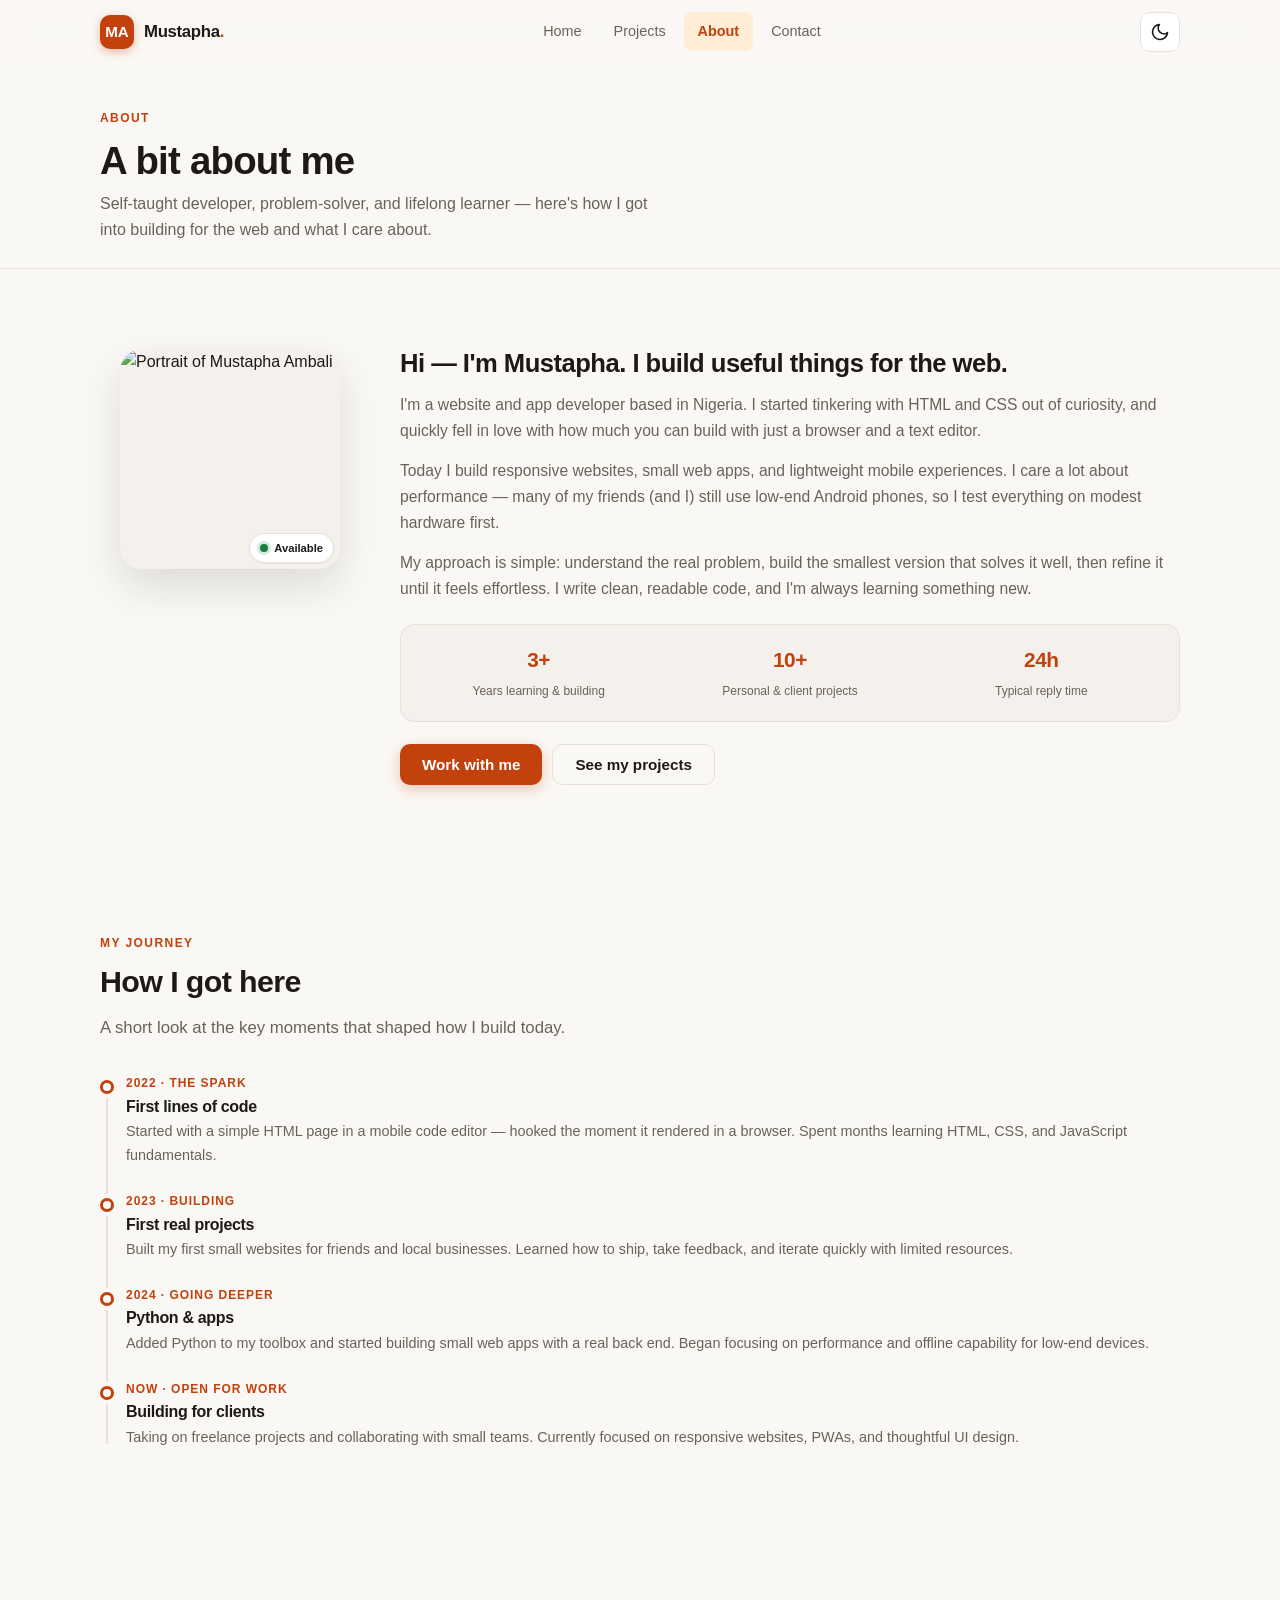
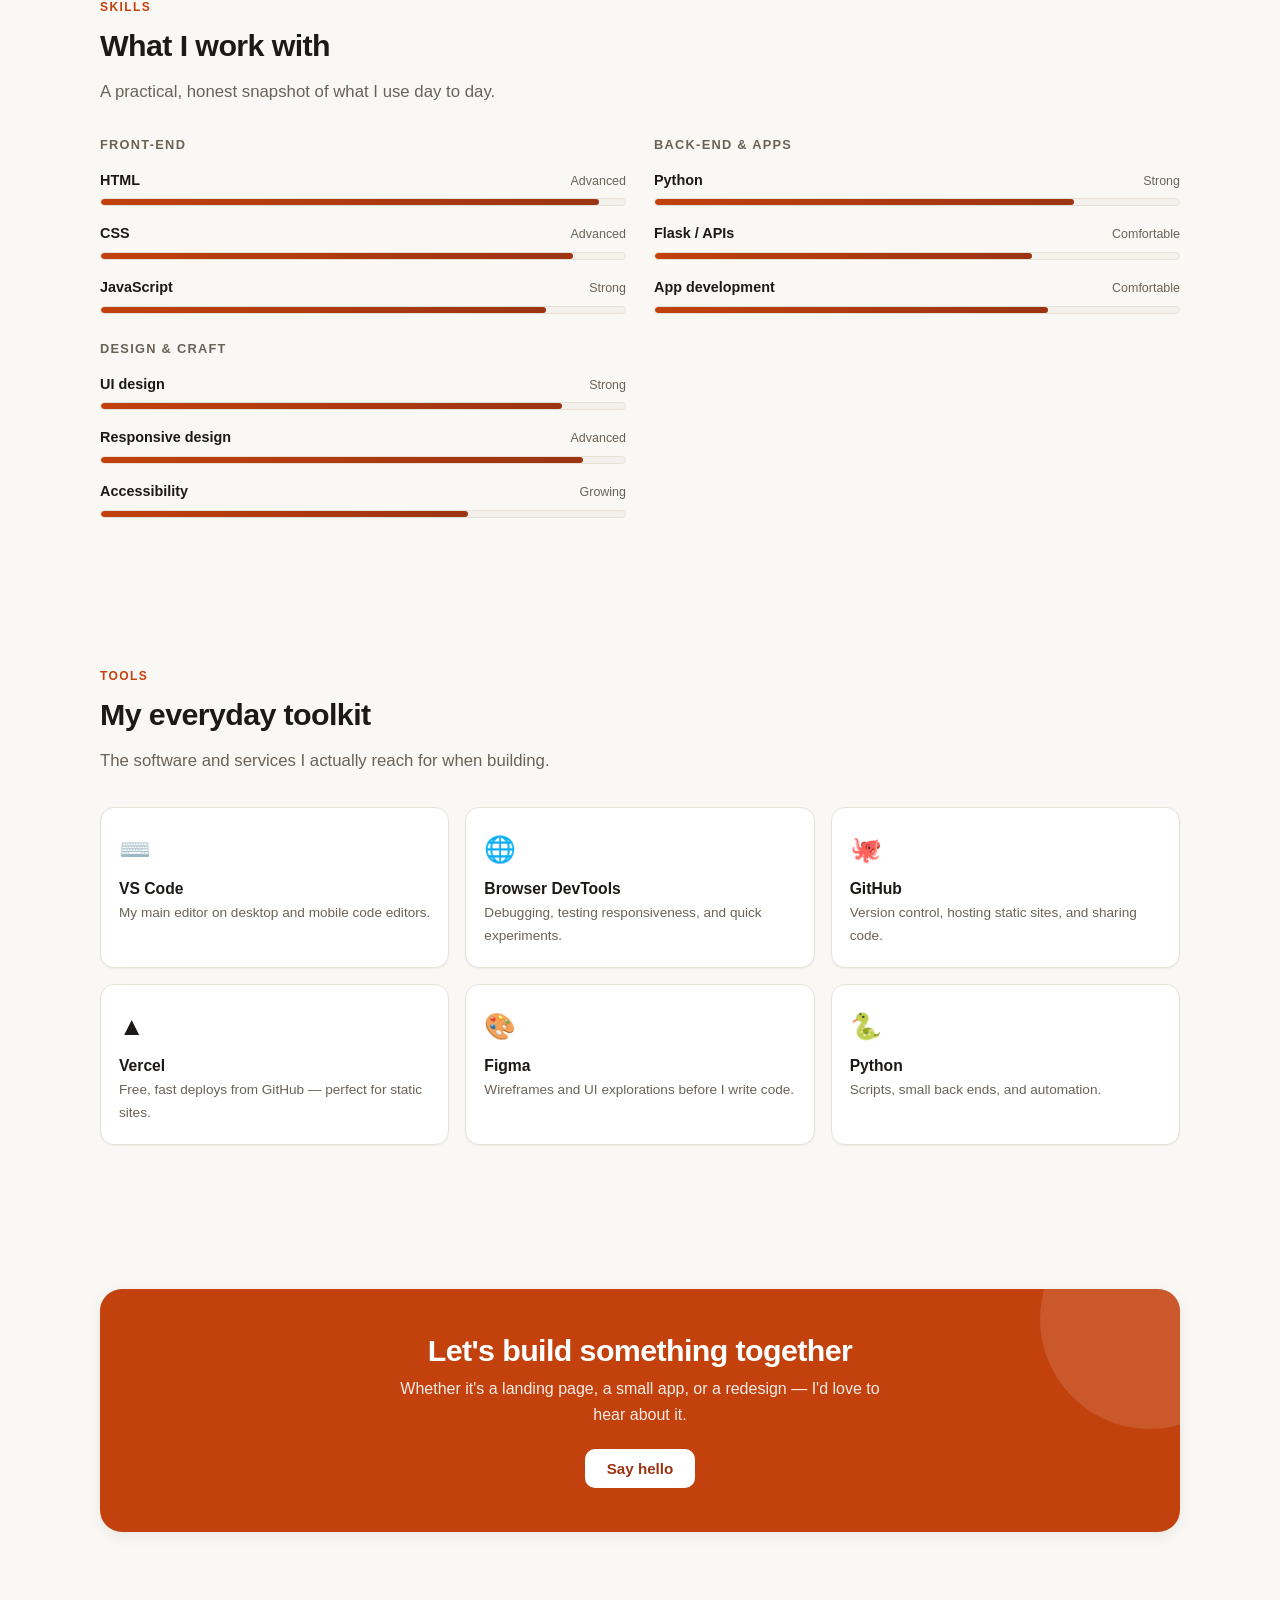
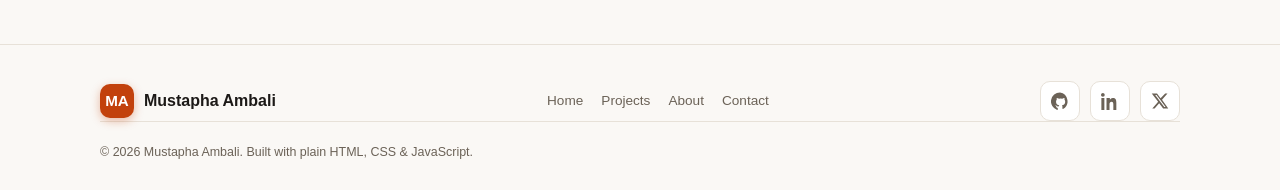
==== about.html @ a5cb465b "Initial portfolio upload" ====
<!-- ============================================================
     MUSTAPHA AMBALI — ABOUT PAGE
     File: about.html
     Sections: navbar · page header · bio + photo · journey timeline ·
               skills · tools · CTA · footer
     ============================================================ -->
<!DOCTYPE html>
<html lang="en">
<head>
  <meta charset="UTF-8" />
  <meta name="viewport" content="width=device-width, initial-scale=1.0" />
  <meta name="theme-color" content="#c2410c" />
  <meta
    name="description"
    content="About Mustapha Ambali — self-taught website and app developer from Nigeria."
  />
  <title>About — Mustapha Ambali</title>
  <link rel="stylesheet" href="styles.css" />
</head>

<body>

  <!-- ============================================================
       NAVBAR
       ============================================================ -->
  <header class="navbar" id="navbar">
    <div class="nav-inner">
      <a href="index.html" class="brand" aria-label="Mustapha Ambali — home">
        <span class="brand-mark" aria-hidden="true">MA</span>
        <span class="brand-name">Mustapha<span>.</span></span>
      </a>

      <nav class="nav-links" aria-label="Primary">
        <a href="index.html" data-nav="home">Home</a>
        <a href="projects.html" data-nav="projects">Projects</a>
        <a href="about.html" data-nav="about" class="active">About</a>
        <a href="contact.html" data-nav="contact">Contact</a>
      </nav>

      <div class="nav-actions">
        <button class="icon-btn theme-toggle" type="button"
                aria-label="Toggle dark mode" aria-pressed="false">
          <svg class="icon-moon" viewBox="0 0 24 24" fill="none"
               stroke="currentColor" stroke-width="2" stroke-linecap="round"
               stroke-linejoin="round" aria-hidden="true">
            <path d="M21 12.79A9 9 0 1 1 11.21 3 7 7 0 0 0 21 12.79z" />
          </svg>
          <svg class="icon-sun" viewBox="0 0 24 24" fill="none"
               stroke="currentColor" stroke-width="2" stroke-linecap="round"
               stroke-linejoin="round" aria-hidden="true">
            <circle cx="12" cy="12" r="4" />
            <path d="M12 2v2M12 20v2M4.93 4.93l1.41 1.41M17.66 17.66l1.41 1.41
                     M2 12h2M20 12h2M4.93 19.07l1.41-1.41M17.66 6.34l1.41-1.41" />
          </svg>
        </button>

        <button class="icon-btn hamburger" type="button"
                aria-label="Open menu" aria-controls="mobileMenu"
                aria-expanded="false">
          <span class="hamburger-lines" aria-hidden="true">
            <span></span><span></span><span></span>
          </span>
        </button>
      </div>
    </div>
  </header>

  <!-- ============================================================
       MOBILE MENU
       ============================================================ -->
  <div class="mobile-menu" id="mobileMenu" aria-hidden="true">
    <div class="mobile-menu-backdrop" data-close-menu></div>
    <aside class="mobile-menu-panel" role="dialog" aria-modal="true"
           aria-label="Site menu">
      <div class="mobile-menu-head">
        <span class="mobile-menu-title">Menu</span>
        <button class="mobile-menu-close" type="button"
                aria-label="Close menu" data-close-menu>
          <svg viewBox="0 0 24 24" fill="none" stroke="currentColor"
               stroke-width="2" stroke-linecap="round" stroke-linejoin="round"
               aria-hidden="true">
            <path d="M18 6 6 18M6 6l12 12" />
          </svg>
        </button>
      </div>

      <nav class="mobile-nav-links" aria-label="Mobile">
        <a href="index.html" data-nav="home">
          <svg viewBox="0 0 24 24" fill="none" stroke="currentColor"
               stroke-width="2" stroke-linecap="round" stroke-linejoin="round"
               aria-hidden="true">
            <path d="M3 10.5 12 3l9 7.5" /><path d="M5 9.5V21h14V9.5" />
          </svg>
          Home
        </a>
        <a href="projects.html" data-nav="projects">
          <svg viewBox="0 0 24 24" fill="none" stroke="currentColor"
               stroke-width="2" stroke-linecap="round" stroke-linejoin="round"
               aria-hidden="true">
            <rect x="3" y="3" width="7" height="7" rx="1.5" />
            <rect x="14" y="3" width="7" height="7" rx="1.5" />
            <rect x="3" y="14" width="7" height="7" rx="1.5" />
            <rect x="14" y="14" width="7" height="7" rx="1.5" />
          </svg>
          Projects
        </a>
        <a href="about.html" data-nav="about">
          <svg viewBox="0 0 24 24" fill="none" stroke="currentColor"
               stroke-width="2" stroke-linecap="round" stroke-linejoin="round"
               aria-hidden="true">
            <circle cx="12" cy="8" r="4" />
            <path d="M4 21c0-4 4-7 8-7s8 3 8 7" />
          </svg>
          About
        </a>
        <a href="contact.html" data-nav="contact">
          <svg viewBox="0 0 24 24" fill="none" stroke="currentColor"
               stroke-width="2" stroke-linecap="round" stroke-linejoin="round"
               aria-hidden="true">
            <rect x="3" y="5" width="18" height="14" rx="2" />
            <path d="m3 7 9 6 9-6" />
          </svg>
          Contact
        </a>
      </nav>

      <div class="mobile-menu-foot">
        <a href="contact.html" class="btn btn-primary btn-block">Hire Me</a>
      </div>
    </aside>
  </div>

  <main>
    <!-- ============================================================
         PAGE HEADER
         ============================================================ -->
    <section class="page-header">
      <div class="container">
        <span class="eyebrow">About</span>
        <h1>A bit about me</h1>
        <p>
          Self-taught developer, problem-solver, and lifelong learner — here's
          how I got into building for the web and what I care about.
        </p>
      </div>
    </section>

    <!-- ============================================================
         BIO + PHOTO
         EDIT: replace the photo, headline, and paragraphs.
         ============================================================ -->
    <section class="section">
      <div class="container">
        <div class="bio-layout reveal">
          <div class="bio-photo-wrap">
            <!-- EDIT: replace src with a portrait. Square photos work best. -->
            <img
              class="bio-photo"
              src="images/profile.jpg"
              alt="Portrait of Mustapha Ambali"
              loading="lazy"
              width="400" height="400"
            />
            <span class="hero-badge" aria-label="Available for work">
              <span class="dot" aria-hidden="true"></span> Available
            </span>
          </div>

          <div class="bio-text">
            <h2>Hi — I'm Mustapha. I build useful things for the web.</h2>
            <!-- EDIT: your real bio -->
            <p>
              I'm a website and app developer based in Nigeria. I started
              tinkering with HTML and CSS out of curiosity, and quickly fell
              in love with how much you can build with just a browser and a
              text editor.
            </p>
            <p>
              Today I build responsive websites, small web apps, and
              lightweight mobile experiences. I care a lot about performance
              — many of my friends (and I) still use low-end Android phones,
              so I test everything on modest hardware first.
            </p>
            <p>
              My approach is simple: understand the real problem, build the
              smallest version that solves it well, then refine it until it
              feels effortless. I write clean, readable code, and I'm always
              learning something new.
            </p>

            <div class="bio-facts">
              <div class="bio-fact">
                <strong>3+</strong>
                <span>Years learning &amp; building</span>
              </div>
              <div class="bio-fact">
                <strong>10+</strong>
                <span>Personal &amp; client projects</span>
              </div>
              <div class="bio-fact">
                <strong>24h</strong>
                <span>Typical reply time</span>
              </div>
            </div>

            <div class="hero-actions" style="justify-content:flex-start; margin-top: 22px;">
              <a href="contact.html" class="btn btn-primary">Work with me</a>
              <a href="projects.html" class="btn btn-outline">See my projects</a>
            </div>
          </div>
        </div>
      </div>
    </section>

    <!-- ============================================================
         JOURNEY / TIMELINE
         EDIT: replace with your real milestones.
         ============================================================ -->
    <section class="section">
      <div class="container">
        <div class="section-head reveal">
          <span class="eyebrow">My journey</span>
          <h2>How I got here</h2>
          <p class="lead">
            A short look at the key moments that shaped how I build today.
          </p>
        </div>

        <div class="timeline reveal">
          <!-- EDIT: milestone 1 -->
          <div class="timeline-item">
            <div class="timeline-year">2022 · The spark</div>
            <h3>First lines of code</h3>
            <p>
              Started with a simple HTML page in a mobile code editor —
              hooked the moment it rendered in a browser. Spent months
              learning HTML, CSS, and JavaScript fundamentals.
            </p>
          </div>

          <!-- EDIT: milestone 2 -->
          <div class="timeline-item">
            <div class="timeline-year">2023 · Building</div>
            <h3>First real projects</h3>
            <p>
              Built my first small websites for friends and local businesses.
              Learned how to ship, take feedback, and iterate quickly with
              limited resources.
            </p>
          </div>

          <!-- EDIT: milestone 3 -->
          <div class="timeline-item">
            <div class="timeline-year">2024 · Going deeper</div>
            <h3>Python &amp; apps</h3>
            <p>
              Added Python to my toolbox and started building small web apps
              with a real back end. Began focusing on performance and offline
              capability for low-end devices.
            </p>
          </div>

          <!-- EDIT: milestone 4 -->
          <div class="timeline-item">
            <div class="timeline-year">Now · Open for work</div>
            <h3>Building for clients</h3>
            <p>
              Taking on freelance projects and collaborating with small teams.
              Currently focused on responsive websites, PWAs, and thoughtful
              UI design.
            </p>
          </div>
        </div>
      </div>
    </section>

    <!-- ============================================================
         SKILLS — visual bars
         EDIT: adjust categories, names, and data-level (0–100).
         ============================================================ -->
    <section class="section">
      <div class="container">
        <div class="section-head reveal">
          <span class="eyebrow">Skills</span>
          <h2>What I work with</h2>
          <p class="lead">
            A practical, honest snapshot of what I use day to day.
          </p>
        </div>

        <div class="skills-grid reveal">

          <!-- EDIT: Category 1 — Front-end -->
          <div class="skill-category">
            <h3>Front-end</h3>

            <div class="skill-item">
              <div class="skill-header">
                <span>HTML</span><span class="level">Advanced</span>
              </div>
              <div class="skill-track">
                <div class="skill-fill" data-level="95"></div>
              </div>
            </div>

            <div class="skill-item">
              <div class="skill-header">
                <span>CSS</span><span class="level">Advanced</span>
              </div>
              <div class="skill-track">
                <div class="skill-fill" data-level="90"></div>
              </div>
            </div>

            <div class="skill-item">
              <div class="skill-header">
                <span>JavaScript</span><span class="level">Strong</span>
              </div>
              <div class="skill-track">
                <div class="skill-fill" data-level="85"></div>
              </div>
            </div>
          </div>

          <!-- EDIT: Category 2 — Back-end & apps -->
          <div class="skill-category">
            <h3>Back-end &amp; Apps</h3>

            <div class="skill-item">
              <div class="skill-header">
                <span>Python</span><span class="level">Strong</span>
              </div>
              <div class="skill-track">
                <div class="skill-fill" data-level="80"></div>
              </div>
            </div>

            <div class="skill-item">
              <div class="skill-header">
                <span>Flask / APIs</span><span class="level">Comfortable</span>
              </div>
              <div class="skill-track">
                <div class="skill-fill" data-level="72"></div>
              </div>
            </div>

            <div class="skill-item">
              <div class="skill-header">
                <span>App development</span><span class="level">Comfortable</span>
              </div>
              <div class="skill-track">
                <div class="skill-fill" data-level="75"></div>
              </div>
            </div>
          </div>

          <!-- EDIT: Category 3 — Design -->
          <div class="skill-category">
            <h3>Design &amp; Craft</h3>

            <div class="skill-item">
              <div class="skill-header">
                <span>UI design</span><span class="level">Strong</span>
              </div>
              <div class="skill-track">
                <div class="skill-fill" data-level="88"></div>
              </div>
            </div>

            <div class="skill-item">
              <div class="skill-header">
                <span>Responsive design</span><span class="level">Advanced</span>
              </div>
              <div class="skill-track">
                <div class="skill-fill" data-level="92"></div>
              </div>
            </div>

            <div class="skill-item">
              <div class="skill-header">
                <span>Accessibility</span><span class="level">Growing</span>
              </div>
              <div class="skill-track">
                <div class="skill-fill" data-level="70"></div>
              </div>
            </div>
          </div>

        </div>
      </div>
    </section>

    <!-- ============================================================
         TOOLS I USE
         EDIT: your real tools. Each tool is a small card with an
         inline SVG or emoji.
         ============================================================ -->
    <section class="section">
      <div class="container">
        <div class="section-head reveal">
          <span class="eyebrow">Tools</span>
          <h2>My everyday toolkit</h2>
          <p class="lead">
            The software and services I actually reach for when building.
          </p>
        </div>

        <div class="tools-grid reveal">
          <!-- EDIT: tool cards -->
          <div class="tool-card">
            <div class="tool-icon">⌨️</div>
            <h4>VS Code</h4>
            <p>My main editor on desktop and mobile code editors.</p>
          </div>

          <div class="tool-card">
            <div class="tool-icon">🌐</div>
            <h4>Browser DevTools</h4>
            <p>Debugging, testing responsiveness, and quick experiments.</p>
          </div>

          <div class="tool-card">
            <div class="tool-icon">🐙</div>
            <h4>GitHub</h4>
            <p>Version control, hosting static sites, and sharing code.</p>
          </div>

          <div class="tool-card">
            <div class="tool-icon">▲</div>
            <h4>Vercel</h4>
            <p>Free, fast deploys from GitHub — perfect for static sites.</p>
          </div>

          <div class="tool-card">
            <div class="tool-icon">🎨</div>
            <h4>Figma</h4>
            <p>Wireframes and UI explorations before I write code.</p>
          </div>

          <div class="tool-card">
            <div class="tool-icon">🐍</div>
            <h4>Python</h4>
            <p>Scripts, small back ends, and automation.</p>
          </div>
        </div>
      </div>
    </section>

    <!-- ============================================================
         CTA BAND
         ============================================================ -->
    <section class="section">
      <div class="container">
        <div class="cta-band reveal">
          <h2>Let's build something together</h2>
          <p>Whether it's a landing page, a small app, or a redesign — I'd love to hear about it.</p>
          <a href="contact.html" class="btn">Say hello</a>
        </div>
      </div>
    </section>
  </main>

  <!-- ============================================================
       FOOTER
       ============================================================ -->
  <footer class="footer">
    <div class="container footer-inner">
      <div>
        <a href="index.html" class="footer-brand">
          <span class="brand-mark" aria-hidden="true">MA</span>
          <span>Mustapha Ambali</span>
        </a>
      </div>

      <nav class="footer-nav" aria-label="Footer">
        <a href="index.html">Home</a>
        <a href="projects.html">Projects</a>
        <a href="about.html">About</a>
        <a href="contact.html">Contact</a>
      </nav>

      <div class="social-links" aria-label="Social links">
        <a href="#" target="_blank" rel="noopener" aria-label="GitHub">
          <svg viewBox="0 0 24 24" fill="currentColor" aria-hidden="true">
            <path d="M12 .5a12 12 0 0 0-3.79 23.39c.6.11.82-.26.82-.58v-2a3.34 3.34 0 0 1-1.5-.65 1.47 1.47 0 0 1-.42-.96 2.22 2.22 0 0 0-1.4-1.61.28.28 0 0 1 0-.5 2 2 0 0 1 1.8.8 2.1 2.1 0 0 0 2.9.56 2 2 0 0 1 .63-1.3c-2.1-.24-4.32-1.05-4.32-4.7a3.68 3.68 0 0 1 1-2.55 3.4 3.4 0 0 1 .09-2.52s.8-.25 2.62 1a9 9 0 0 1 4.76 0c1.82-1.25 2.62-1 2.62-1a3.4 3.4 0 0 1 .09 2.52 3.67 3.67 0 0 1 1 2.55c0 3.66-2.22 4.46-4.34 4.7a2.3 2.3 0 0 1 .65 1.8v2.67c0 .32.22.7.83.58A12 12 0 0 0 12 .5z"/>
          </svg>
        </a>
        <a href="#" target="_blank" rel="noopener" aria-label="LinkedIn">
          <svg viewBox="0 0 24 24" fill="currentColor" aria-hidden="true">
            <path d="M4.98 3.5A2.5 2.5 0 1 1 0 3.5a2.5 2.5 0 0 1 4.98 0zM.5 8h4V24h-4V8zm7.5 0h3.83v2.19h.05a4.2 4.2 0 0 1 3.78-2.08c4.04 0 4.79 2.66 4.79 6.12V24h-4v-7.1c0-1.7-.03-3.88-2.37-3.88s-2.73 1.85-2.73 3.76V24h-4V8z"/>
          </svg>
        </a>
        <a href="#" target="_blank" rel="noopener" aria-label="X (Twitter)">
          <svg viewBox="0 0 24 24" fill="currentColor" aria-hidden="true">
            <path d="M18.9 2H22l-7.3 8.3L23 22h-6.8l-5.3-6.9L4.8 22H1.7l7.8-8.9L1 2h7l4.8 6.4L18.9 2zm-1.2 18h1.7L7.4 3.9H5.6L17.7 20z"/>
          </svg>
        </a>
      </div>
    </div>

    <div class="container">
      <p class="footer-copy">
        &copy; <span data-year>2025</span> Mustapha Ambali. Built with plain HTML, CSS &amp; JavaScript.
      </p>
    </div>
  </footer>

  <script src="script.js"></script>
</body>
</html>
---- styles.css ----
/* ============================================================
   MUSTAPHA AMBALI — PORTFOLIO STYLES
   File: styles.css
   One stylesheet for all pages (index, projects, about, contact)
   Mobile-first. No frameworks. System fonts only.
   ============================================================ */

/* ------------------------------------------------------------
   1. DESIGN TOKENS (CSS variables)
   Distinctive palette: warm amber / terracotta primary
   + deep charcoal neutrals. Memorable, professional, not "blue".
   ------------------------------------------------------------ */
:root {
  /* Brand color — warm amber/terracotta, professional & memorable */
  --brand: #c2410c;           /* main accent (burnt orange) */
  --brand-dark: #9a3412;      /* hover / pressed */
  --brand-soft: #ffedd5;      /* soft tinted background */
  --brand-ink: #fff7ed;       /* text on brand backgrounds */

  /* Neutrals — light mode */
  --bg: #faf8f5;              /* warm off-white page background */
  --surface: #ffffff;         /* cards, panels */
  --surface-alt: #f4f1ec;     /* subtle alternate surface */
  --text: #1c1917;            /* primary text (near-black warm) */
  --text-muted: #6b6257;      /* secondary text */
  --border: #e7e1d8;          /* hairline borders */
  --overlay: rgba(28, 25, 23, 0.55);

  /* Feedback */
  --success: #15803d;
  --error: #b91c1c;

  /* Shape & motion */
  --radius-sm: 8px;
  --radius: 14px;
  --radius-lg: 22px;
  --shadow-sm: 0 1px 2px rgba(28, 25, 23, 0.05);
  --shadow: 0 4px 14px rgba(28, 25, 23, 0.08);
  --shadow-lg: 0 18px 40px rgba(28, 25, 23, 0.12);
  --transition: 0.22s ease;
  --nav-height: 64px;
}

/* Dark mode overrides */
body.dark {
  --brand: #fb923c;           /* lighter amber for dark bg */
  --brand-dark: #f97316;
  --brand-soft: #2a1d10;
  --brand-ink: #1c1917;

  --bg: #12110f;              /* deep warm charcoal */
  --surface: #1a1815;
  --surface-alt: #232019;
  --text: #f5f1ea;
  --text-muted: #a8a094;
  --border: #2e2a24;
  --overlay: rgba(0, 0, 0, 0.7);

  --shadow-sm: 0 1px 2px rgba(0, 0, 0, 0.4);
  --shadow: 0 4px 14px rgba(0, 0, 0, 0.45);
  --shadow-lg: 0 18px 40px rgba(0, 0, 0, 0.6);
}

/* ------------------------------------------------------------
   2. RESET & BASE
   ------------------------------------------------------------ */
*,
*::before,
*::after {
  box-sizing: border-box;
  margin: 0;
  padding: 0;
}

html {
  scroll-behavior: smooth;
  scroll-padding-top: calc(var(--nav-height) + 12px);
  -webkit-text-size-adjust: 100%;
}

body {
  font-family: -apple-system, BlinkMacSystemFont, "Segoe UI", Roboto,
    "Helvetica Neue", Arial, sans-serif;
  background: var(--bg);
  color: var(--text);
  line-height: 1.65;
  font-size: 16px;
  transition: background var(--transition), color var(--transition);
  -webkit-font-smoothing: antialiased;
  text-rendering: optimizeLegibility;
  overflow-x: hidden;
}

img {
  max-width: 100%;
  height: auto;
  display: block;
}

a {
  color: var(--brand);
  text-decoration: none;
  transition: color var(--transition);
}
a:hover,
a:focus-visible {
  color: var(--brand-dark);
}

button {
  font: inherit;
  cursor: pointer;
  border: none;
  background: none;
  color: inherit;
}

ul,
ol {
  list-style: none;
}

/* Respect reduced motion */
@media (prefers-reduced-motion: reduce) {
  *,
  *::before,
  *::after {
    animation-duration: 0.001ms !important;
    transition-duration: 0.001ms !important;
    scroll-behavior: auto !important;
  }
}

/* Focus states for accessibility */
:focus-visible {
  outline: 2px solid var(--brand);
  outline-offset: 3px;
  border-radius: 4px;
}

/* ------------------------------------------------------------
   3. TYPOGRAPHY & LAYOUT HELPERS
   ------------------------------------------------------------ */
h1, h2, h3, h4 {
  font-weight: 800;
  line-height: 1.15;
  letter-spacing: -0.02em;
  color: var(--text);
}

h1 { font-size: 2.1rem; }
h2 { font-size: 1.65rem; margin-bottom: 0.5em; }
h3 { font-size: 1.15rem; }
h4 { font-size: 0.95rem; letter-spacing: 0; }

p { color: var(--text); }

.container {
  width: 100%;
  max-width: 1120px;
  margin-inline: auto;
  padding-inline: 20px;
}

.section {
  padding-block: 56px;
}

.section-tight { padding-block: 40px; }

.section-head {
  max-width: 640px;
  margin-bottom: 32px;
}

.eyebrow {
  display: inline-block;
  font-size: 0.75rem;
  font-weight: 700;
  letter-spacing: 0.12em;
  text-transform: uppercase;
  color: var(--brand);
  margin-bottom: 10px;
}

.lead {
  font-size: 1.05rem;
  color: var(--text-muted);
}

.text-muted { color: var(--text-muted); }
.text-center { text-align: center; }

/* ------------------------------------------------------------
   4. BUTTONS
   ------------------------------------------------------------ */
.btn {
  display: inline-flex;
  align-items: center;
  justify-content: center;
  gap: 8px;
  padding: 12px 22px;
  border-radius: 10px;
  font-weight: 600;
  font-size: 0.95rem;
  line-height: 1;
  text-align: center;
  transition: background var(--transition), color var(--transition),
    transform var(--transition), box-shadow var(--transition),
    border-color var(--transition);
  cursor: pointer;
  white-space: nowrap;
}

.btn-primary {
  background: var(--brand);
  color: #fff;
  box-shadow: 0 4px 14px rgba(194, 65, 12, 0.28);
}
.btn-primary:hover,
.btn-primary:focus-visible {
  background: var(--brand-dark);
  color: #fff;
  transform: translateY(-2px);
  box-shadow: 0 8px 22px rgba(194, 65, 12, 0.36);
}

.btn-outline {
  background: transparent;
  color: var(--text);
  border: 1.5px solid var(--border);
}
.btn-outline:hover,
.btn-outline:focus-visible {
  border-color: var(--brand);
  color: var(--brand);
  transform: translateY(-2px);
}

.btn-ghost {
  background: var(--surface-alt);
  color: var(--text);
}
.btn-ghost:hover,
.btn-ghost:focus-visible {
  background: var(--brand-soft);
  color: var(--brand-dark);
}

.btn-block { width: 100%; }

.btn svg { width: 18px; height: 18px; }

/* ------------------------------------------------------------
   5. NAVBAR + HAMBURGER MENU
   ------------------------------------------------------------ */
.navbar {
  position: sticky;
  top: 0;
  z-index: 100;
  height: var(--nav-height);
  display: flex;
  align-items: center;
  background: color-mix(in srgb, var(--bg) 82%, transparent);
  backdrop-filter: blur(14px);
  -webkit-backdrop-filter: blur(14px);
  border-bottom: 1px solid transparent;
  transition: background var(--transition), border-color var(--transition),
    box-shadow var(--transition);
}

/* JS adds .is-scrolled when the page scrolls */
.navbar.is-scrolled {
  border-bottom-color: var(--border);
  box-shadow: var(--shadow-sm);
  background: color-mix(in srgb, var(--bg) 92%, transparent);
}

.nav-inner {
  display: flex;
  align-items: center;
  justify-content: space-between;
  width: 100%;
  max-width: 1120px;
  margin-inline: auto;
  padding-inline: 20px;
  gap: 16px;
}

.brand {
  display: inline-flex;
  align-items: center;
  gap: 10px;
  font-weight: 800;
  font-size: 1.05rem;
  letter-spacing: -0.02em;
  color: var(--text);
}
.brand:hover { color: var(--brand); }

.brand-mark {
  width: 34px;
  height: 34px;
  border-radius: 10px;
  background: var(--brand);
  color: #fff;
  display: grid;
  place-items: center;
  font-weight: 800;
  font-size: 0.95rem;
  letter-spacing: 0;
  box-shadow: 0 3px 10px rgba(194, 65, 12, 0.35);
  flex-shrink: 0;
}

.brand-name span { color: var(--brand); }

/* Desktop nav links */
.nav-links {
  display: none; /* hidden on mobile — replaced by hamburger panel */
  align-items: center;
  gap: 4px;
}

.nav-links a {
  display: inline-block;
  padding: 8px 14px;
  border-radius: 8px;
  font-size: 0.9rem;
  font-weight: 500;
  color: var(--text-muted);
  transition: color var(--transition), background var(--transition);
}
.nav-links a:hover,
.nav-links a:focus-visible {
  color: var(--text);
  background: var(--surface-alt);
}
.nav-links a.active {
  color: var(--brand);
  background: var(--brand-soft);
  font-weight: 600;
}

/* Nav actions (theme toggle + hamburger) */
.nav-actions {
  display: flex;
  align-items: center;
  gap: 8px;
}

.icon-btn {
  width: 40px;
  height: 40px;
  display: inline-grid;
  place-items: center;
  border-radius: 10px;
  color: var(--text);
  border: 1px solid var(--border);
  background: var(--surface);
  transition: background var(--transition), border-color var(--transition),
    color var(--transition), transform var(--transition);
}
.icon-btn:hover,
.icon-btn:focus-visible {
  background: var(--brand-soft);
  border-color: var(--brand);
  color: var(--brand-dark);
}
.icon-btn svg { width: 20px; height: 20px; }

/* Theme toggle: show/hide sun & moon based on body.dark */
.theme-toggle .icon-sun { display: none; }
.theme-toggle .icon-moon { display: block; }
body.dark .theme-toggle .icon-sun { display: block; }
body.dark .theme-toggle .icon-moon { display: none; }

/* Hamburger — visible on mobile */
.hamburger {
  display: inline-grid;
}
.hamburger .hamburger-lines {
  position: relative;
  width: 20px;
  height: 14px;
}
.hamburger .hamburger-lines span {
  position: absolute;
  left: 0;
  width: 100%;
  height: 2px;
  background: currentColor;
  border-radius: 2px;
  transition: transform var(--transition), opacity var(--transition),
    top var(--transition);
}
.hamburger .hamburger-lines span:nth-child(1) { top: 0; }
.hamburger .hamburger-lines span:nth-child(2) { top: 6px; }
.hamburger .hamburger-lines span:nth-child(3) { top: 12px; }

/* Mobile menu panel — slide-in from the right */
.mobile-menu {
  position: fixed;
  inset: 0;
  z-index: 200;
  display: none;
}
.mobile-menu.is-open { display: block; }

.mobile-menu-backdrop {
  position: absolute;
  inset: 0;
  background: var(--overlay);
  opacity: 0;
  transition: opacity var(--transition);
}
.mobile-menu.is-open .mobile-menu-backdrop {
  opacity: 1;
}

.mobile-menu-panel {
  position: absolute;
  top: 0;
  right: 0;
  height: 100%;
  width: min(320px, 86vw);
  background: var(--surface);
  border-left: 1px solid var(--border);
  box-shadow: var(--shadow-lg);
  display: flex;
  flex-direction: column;
  padding: 20px;
  transform: translateX(100%);
  transition: transform 0.28s cubic-bezier(0.22, 1, 0.36, 1);
  overflow-y: auto;
}
.mobile-menu.is-open .mobile-menu-panel {
  transform: translateX(0);
}

.mobile-menu-head {
  display: flex;
  align-items: center;
  justify-content: space-between;
  margin-bottom: 24px;
  padding-bottom: 16px;
  border-bottom: 1px solid var(--border);
}

.mobile-menu-title {
  font-weight: 800;
  font-size: 1.05rem;
}

.mobile-menu-close {
  width: 40px;
  height: 40px;
  display: inline-grid;
  place-items: center;
  border-radius: 10px;
  border: 1px solid var(--border);
  background: var(--surface-alt);
  color: var(--text);
  transition: background var(--transition), color var(--transition);
}
.mobile-menu-close:hover,
.mobile-menu-close:focus-visible {
  background: var(--brand-soft);
  color: var(--brand-dark);
}
.mobile-menu-close svg { width: 20px; height: 20px; }

.mobile-nav-links {
  display: flex;
  flex-direction: column;
  gap: 4px;
}
.mobile-nav-links a {
  display: flex;
  align-items: center;
  gap: 12px;
  padding: 14px 14px;
  border-radius: 10px;
  font-size: 1rem;
  font-weight: 500;
  color: var(--text);
  transition: background var(--transition), color var(--transition);
}
.mobile-nav-links a:hover,
.mobile-nav-links a:focus-visible {
  background: var(--surface-alt);
}
.mobile-nav-links a.active {
  color: var(--brand);
  background: var(--brand-soft);
  font-weight: 600;
}
.mobile-nav-links svg {
  width: 18px;
  height: 18px;
  flex-shrink: 0;
  color: var(--text-muted);
}
.mobile-nav-links a.active svg { color: var(--brand); }

.mobile-menu-foot {
  margin-top: auto;
  padding-top: 24px;
  border-top: 1px solid var(--border);
  display: flex;
  flex-direction: column;
  gap: 10px;
}
.mobile-menu-foot .btn { width: 100%; }

/* Lock body scroll when menu open */
body.menu-open { overflow: hidden; }

/* ------------------------------------------------------------
   6. HERO (Home page)
   ------------------------------------------------------------ */
.hero {
  position: relative;
  padding-block: 48px 56px;
  overflow: hidden;
}

/* subtle brand glow */
.hero::before {
  content: "";
  position: absolute;
  top: -140px;
  right: -120px;
  width: 340px;
  height: 340px;
  background: radial-gradient(circle, var(--brand-soft) 0%, transparent 70%);
  opacity: 0.9;
  pointer-events: none;
  z-index: 0;
}

.hero-inner {
  position: relative;
  z-index: 1;
  display: flex;
  flex-direction: column;
  align-items: center;
  gap: 28px;
  text-align: center;
}

.hero-photo-wrap {
  position: relative;
  flex-shrink: 0;
}

.hero-photo {
  width: 148px;
  height: 148px;
  border-radius: 50%;
  object-fit: cover;
  border: 4px solid var(--surface);
  box-shadow: var(--shadow);
  background: var(--surface-alt);
}

/* little status badge on the photo */
.hero-badge {
  position: absolute;
  bottom: 6px;
  right: 6px;
  display: inline-flex;
  align-items: center;
  gap: 6px;
  padding: 5px 10px;
  background: var(--surface);
  border: 1px solid var(--border);
  border-radius: 999px;
  font-size: 0.7rem;
  font-weight: 600;
  color: var(--text);
  box-shadow: var(--shadow-sm);
  white-space: nowrap;
}
.hero-badge .dot {
  width: 8px;
  height: 8px;
  border-radius: 50%;
  background: var(--success);
  box-shadow: 0 0 0 3px rgba(21, 128, 61, 0.18);
}

.hero-copy { max-width: 620px; }

.hero h1 {
  font-size: 2.2rem;
  margin-bottom: 8px;
}
.hero h1 .accent { color: var(--brand); }

.hero-role {
  display: inline-block;
  font-size: 0.95rem;
  font-weight: 600;
  color: var(--brand-dark);
  background: var(--brand-soft);
  padding: 4px 12px;
  border-radius: 999px;
  margin-bottom: 14px;
}

.hero-pitch {
  font-size: 1.05rem;
  color: var(--text-muted);
  margin-bottom: 24px;
  line-height: 1.6;
}

.hero-actions {
  display: flex;
  flex-wrap: wrap;
  gap: 10px;
  justify-content: center;
}

.hero-meta {
  display: flex;
  flex-wrap: wrap;
  gap: 8px 20px;
  justify-content: center;
  margin-top: 26px;
  font-size: 0.85rem;
  color: var(--text-muted);
}
.hero-meta span {
  display: inline-flex;
  align-items: center;
  gap: 6px;
}
.hero-meta svg {
  width: 16px;
  height: 16px;
  color: var(--brand);
  flex-shrink: 0;
}

/* ------------------------------------------------------------
   7. CARDS (generic)
   ------------------------------------------------------------ */
.card {
  background: var(--surface);
  border: 1px solid var(--border);
  border-radius: var(--radius);
  box-shadow: var(--shadow-sm);
  transition: transform var(--transition), box-shadow var(--transition),
    border-color var(--transition);
}
.card:hover {
  transform: translateY(-4px);
  box-shadow: var(--shadow-lg);
  border-color: color-mix(in srgb, var(--brand) 40%, var(--border));
}

/* ------------------------------------------------------------
   8. PROJECT CARDS
   ------------------------------------------------------------ */
.projects-grid {
  display: grid;
  grid-template-columns: 1fr;
  gap: 22px;
}

.project-card {
  display: flex;
  flex-direction: column;
  overflow: hidden;
}

.project-thumb {
  position: relative;
  aspect-ratio: 16 / 9;
  background: var(--surface-alt);
  overflow: hidden;
  border-bottom: 1px solid var(--border);
}
.project-thumb img {
  width: 100%;
  height: 100%;
  object-fit: cover;
  transition: transform 0.5s ease;
}
.project-card:hover .project-thumb img {
  transform: scale(1.04);
}

.project-badge {
  position: absolute;
  top: 12px;
  left: 12px;
  padding: 4px 10px;
  background: var(--surface);
  color: var(--brand-dark);
  font-size: 0.7rem;
  font-weight: 700;
  letter-spacing: 0.04em;
  text-transform: uppercase;
  border-radius: 999px;
  box-shadow: var(--shadow-sm);
}

.project-body {
  padding: 18px 18px 20px;
  display: flex;
  flex-direction: column;
  flex: 1;
  gap: 10px;
}

.project-body h3 {
  font-size: 1.1rem;
  margin: 0;
}

.project-body p {
  font-size: 0.92rem;
  color: var(--text-muted);
  flex: 1;
}

.tech-tags {
  display: flex;
  flex-wrap: wrap;
  gap: 6px;
}
.tech-tags span {
  font-size: 0.72rem;
  font-weight: 600;
  padding: 4px 10px;
  border-radius: 999px;
  background: var(--brand-soft);
  color: var(--brand-dark);
}
body.dark .tech-tags span { color: var(--brand); }

.project-links {
  display: flex;
  gap: 10px;
  margin-top: 6px;
}
.project-links a {
  flex: 1;
  display: inline-flex;
  align-items: center;
  justify-content: center;
  gap: 6px;
  padding: 9px 12px;
  font-size: 0.82rem;
  font-weight: 600;
  border-radius: 8px;
  transition: background var(--transition), color var(--transition),
    border-color var(--transition);
}
.project-links a svg { width: 15px; height: 15px; }

.link-live {
  background: var(--brand);
  color: #fff;
}
.link-live:hover,
.link-live:focus-visible {
  background: var(--brand-dark);
  color: #fff;
}

.link-code {
  background: transparent;
  border: 1px solid var(--border);
  color: var(--text);
}
.link-code:hover,
.link-code:focus-visible {
  border-color: var(--brand);
  color: var(--brand);
}

/* ------------------------------------------------------------
   9. SERVICES
   ------------------------------------------------------------ */
.services-grid {
  display: grid;
  grid-template-columns: 1fr;
  gap: 18px;
}

.service-card {
  padding: 24px 22px;
}

.service-icon {
  width: 52px;
  height: 52px;
  display: grid;
  place-items: center;
  border-radius: 14px;
  background: var(--brand-soft);
  color: var(--brand-dark);
  margin-bottom: 16px;
}
body.dark .service-icon { color: var(--brand); }
.service-icon svg { width: 26px; height: 26px; }

.service-card h3 {
  font-size: 1.05rem;
  margin-bottom: 6px;
}
.service-card p {
  font-size: 0.92rem;
  color: var(--text-muted);
  margin-bottom: 14px;
}
.service-list {
  display: flex;
  flex-direction: column;
  gap: 6px;
  font-size: 0.85rem;
  color: var(--text-muted);
}
.service-list li {
  display: flex;
  align-items: center;
  gap: 8px;
}
.service-list li::before {
  content: "";
  width: 6px;
  height: 6px;
  border-radius: 50%;
  background: var(--brand);
  flex-shrink: 0;
}

/* ------------------------------------------------------------
   10. SKILLS (visual bars)
   ------------------------------------------------------------ */
.skills-grid {
  display: grid;
  grid-template-columns: 1fr;
  gap: 28px;
}

.skill-category h3 {
  font-size: 0.8rem;
  font-weight: 700;
  letter-spacing: 0.1em;
  text-transform: uppercase;
  color: var(--text-muted);
  margin-bottom: 16px;
}

.skill-item { margin-bottom: 16px; }
.skill-item:last-child { margin-bottom: 0; }

.skill-header {
  display: flex;
  justify-content: space-between;
  align-items: baseline;
  margin-bottom: 6px;
  font-size: 0.9rem;
  font-weight: 600;
}
.skill-header .level {
  font-size: 0.78rem;
  color: var(--text-muted);
  font-weight: 500;
}

.skill-track {
  height: 8px;
  background: var(--surface-alt);
  border-radius: 999px;
  overflow: hidden;
  border: 1px solid var(--border);
}
.skill-fill {
  height: 100%;
  width: 0;
  background: linear-gradient(90deg, var(--brand), var(--brand-dark));
  border-radius: 999px;
  transition: width 1s cubic-bezier(0.22, 1, 0.36, 1);
}
/* JS sets inline width via data-level to animate on scroll */
.skill-fill.is-animated { width: var(--level, 0%); }

/* ------------------------------------------------------------
   11. TIMELINE (About page)
   ------------------------------------------------------------ */
.timeline {
  position: relative;
  padding-left: 26px;
  display: flex;
  flex-direction: column;
  gap: 24px;
}
.timeline::before {
  content: "";
  position: absolute;
  left: 6px;
  top: 6px;
  bottom: 6px;
  width: 2px;
  background: var(--border);
}
.timeline-item {
  position: relative;
}
.timeline-item::before {
  content: "";
  position: absolute;
  left: -26px;
  top: 6px;
  width: 14px;
  height: 14px;
  border-radius: 50%;
  background: var(--surface);
  border: 3px solid var(--brand);
  box-shadow: 0 0 0 4px var(--bg);
}
.timeline-year {
  font-size: 0.75rem;
  font-weight: 700;
  letter-spacing: 0.08em;
  text-transform: uppercase;
  color: var(--brand);
  margin-bottom: 4px;
}
.timeline-item h3 {
  font-size: 1rem;
  margin-bottom: 4px;
}
.timeline-item p {
  font-size: 0.9rem;
  color: var(--text-muted);
}

/* ------------------------------------------------------------
   12. CONTACT PAGE
   ------------------------------------------------------------ */
.contact-layout {
  display: grid;
  grid-template-columns: 1fr;
  gap: 32px;
}

.contact-info-list {
  display: flex;
  flex-direction: column;
  gap: 18px;
  margin-top: 20px;
}
.contact-info-item {
  display: flex;
  gap: 14px;
  align-items: flex-start;
}
.contact-info-icon {
  width: 42px;
  height: 42px;
  display: grid;
  place-items: center;
  border-radius: 12px;
  background: var(--brand-soft);
  color: var(--brand-dark);
  flex-shrink: 0;
}
body.dark .contact-info-icon { color: var(--brand); }
.contact-info-icon svg { width: 20px; height: 20px; }
.contact-info-item h4 {
  font-size: 0.8rem;
  text-transform: uppercase;
  letter-spacing: 0.08em;
  color: var(--text-muted);
  margin-bottom: 2px;
}
.contact-info-item a,
.contact-info-item p {
  font-size: 0.95rem;
  font-weight: 500;
  color: var(--text);
  word-break: break-word;
}
.contact-info-item a:hover { color: var(--brand); }

/* Availability chip */
.availability {
  display: inline-flex;
  align-items: center;
  gap: 8px;
  padding: 8px 14px;
  border-radius: 999px;
  background: rgba(21, 128, 61, 0.1);
  color: var(--success);
  font-size: 0.82rem;
  font-weight: 600;
  margin-top: 8px;
}
.availability .dot {
  width: 8px;
  height: 8px;
  border-radius: 50%;
  background: var(--success);
  box-shadow: 0 0 0 3px rgba(21, 128, 61, 0.2);
}

/* Form */
.form-card {
  padding: 24px 22px;
}

.form-row {
  display: grid;
  grid-template-columns: 1fr;
  gap: 16px;
  margin-bottom: 16px;
}

.form-group {
  display: flex;
  flex-direction: column;
  gap: 6px;
}
.form-group label {
  font-size: 0.82rem;
  font-weight: 600;
  color: var(--text);
}
.form-group label .req { color: var(--brand); }

.form-group input,
.form-group textarea,
.form-group select {
  width: 100%;
  padding: 12px 14px;
  font: inherit;
  font-size: 0.95rem;
  color: var(--text);
  background: var(--bg);
  border: 1.5px solid var(--border);
  border-radius: 10px;
  transition: border-color var(--transition), box-shadow var(--transition),
    background var(--transition);
  outline: none;
}
.form-group textarea {
  resize: vertical;
  min-height: 120px;
}
.form-group input:focus,
.form-group textarea:focus,
.form-group select:focus {
  border-color: var(--brand);
  background: var(--surface);
  box-shadow: 0 0 0 3px var(--brand-soft);
}

/* Error states */
.form-group.has-error input,
.form-group.has-error textarea {
  border-color: var(--error);
  box-shadow: 0 0 0 3px rgba(185, 28, 28, 0.12);
}
.form-error {
  font-size: 0.76rem;
  color: var(--error);
  display: none;
}
.form-group.has-error .form-error { display: block; }

.form-note {
  font-size: 0.78rem;
  color: var(--text-muted);
  margin-top: 12px;
  line-height: 1.5;
}

/* Success message (shown by JS after submit) */
.form-status {
  margin-top: 14px;
  padding: 12px 14px;
  border-radius: 10px;
  font-size: 0.88rem;
  font-weight: 500;
  display: none;
}
.form-status.is-success {
  display: block;
  background: rgba(21, 128, 61, 0.1);
  color: var(--success);
  border: 1px solid rgba(21, 128, 61, 0.25);
}
.form-status.is-error {
  display: block;
  background: rgba(185, 28, 28, 0.08);
  color: var(--error);
  border: 1px solid rgba(185, 28, 28, 0.25);
}

/* ------------------------------------------------------------
   13. PAGE HEADER (used on inner pages)
   ------------------------------------------------------------ */
.page-header {
  padding-block: 40px 24px;
  border-bottom: 1px solid var(--border);
  margin-bottom: 8px;
}
.page-header h1 {
  font-size: 1.9rem;
  margin-bottom: 8px;
}
.page-header p {
  color: var(--text-muted);
  max-width: 560px;
}

/* ------------------------------------------------------------
   14. CTA BAND
   ------------------------------------------------------------ */
.cta-band {
  background: var(--brand);
  color: #fff;
  border-radius: var(--radius-lg);
  padding: 34px 24px;
  text-align: center;
  position: relative;
  overflow: hidden;
  box-shadow: var(--shadow);
}
.cta-band::before {
  content: "";
  position: absolute;
  top: -80px;
  right: -80px;
  width: 220px;
  height: 220px;
  background: rgba(255, 255, 255, 0.12);
  border-radius: 50%;
}
.cta-band h2 {
  color: #fff;
  position: relative;
  font-size: 1.5rem;
  margin-bottom: 8px;
}
.cta-band p {
  color: rgba(255, 255, 255, 0.9);
  position: relative;
  max-width: 480px;
  margin: 0 auto 20px;
}
.cta-band .btn {
  position: relative;
  background: #fff;
  color: var(--brand-dark);
}
.cta-band .btn:hover,
.cta-band .btn:focus-visible {
  background: var(--brand-ink);
  color: var(--brand-dark);
}

/* ------------------------------------------------------------
   15. FOOTER
   ------------------------------------------------------------ */
.footer {
  border-top: 1px solid var(--border);
  padding-block: 36px 28px;
  margin-top: 40px;
}
.footer-inner {
  display: flex;
  flex-direction: column;
  align-items: center;
  gap: 22px;
  text-align: center;
}
.footer-brand {
  display: inline-flex;
  align-items: center;
  gap: 10px;
  font-weight: 800;
  font-size: 1rem;
  color: var(--text);
}
.footer-nav {
  display: flex;
  flex-wrap: wrap;
  justify-content: center;
  gap: 6px 18px;
}
.footer-nav a {
  font-size: 0.85rem;
  color: var(--text-muted);
}
.footer-nav a:hover { color: var(--brand); }

.social-links {
  display: flex;
  gap: 10px;
}
.social-links a {
  width: 40px;
  height: 40px;
  display: grid;
  place-items: center;
  border-radius: 10px;
  border: 1px solid var(--border);
  background: var(--surface);
  color: var(--text-muted);
  transition: color var(--transition), border-color var(--transition),
    background var(--transition), transform var(--transition);
}
.social-links a:hover,
.social-links a:focus-visible {
  color: var(--brand);
  border-color: var(--brand);
  background: var(--brand-soft);
  transform: translateY(-2px);
}
.social-links svg { width: 18px; height: 18px; }

.footer-copy {
  font-size: 0.78rem;
  color: var(--text-muted);
  padding-top: 20px;
  border-top: 1px solid var(--border);
  width: 100%;
  text-align: center;
}

/* ------------------------------------------------------------
   16. SCROLL FADE-IN (JS adds .is-visible)
   ------------------------------------------------------------ */
.reveal {
  opacity: 0;
  transform: translateY(22px);
  transition: opacity 0.6s ease, transform 0.6s ease;
  will-change: opacity, transform;
}
.reveal.is-visible {
  opacity: 1;
  transform: translateY(0);
}

/* ------------------------------------------------------------
   17. RESPONSIVE — TABLET (≥ 640px)
   ------------------------------------------------------------ */
@media (min-width: 640px) {
  h1 { font-size: 2.5rem; }
  h2 { font-size: 1.9rem; }

  .section { padding-block: 72px; }

  .hero { padding-block: 64px 72px; }
  .hero h1 { font-size: 2.8rem; }
  .hero-photo { width: 176px; height: 176px; }

  .projects-grid { grid-template-columns: repeat(2, 1fr); }
  .services-grid { grid-template-columns: repeat(2, 1fr); }
  .skills-grid { grid-template-columns: repeat(2, 1fr); }

  .form-row { grid-template-columns: 1fr 1fr; }

  .contact-layout { grid-template-columns: 1fr 1fr; gap: 40px; }

  .cta-band { padding: 44px 36px; }
  .cta-band h2 { font-size: 1.9rem; }

  .footer-inner {
    flex-direction: row;
    justify-content: space-between;
    text-align: left;
  }
  .footer-copy { text-align: left; }
}

/* ------------------------------------------------------------
   18. RESPONSIVE — DESKTOP (≥ 900px)
   ------------------------------------------------------------ */
@media (min-width: 900px) {
  h1 { font-size: 3rem; }

  .nav-links { display: flex; }
  .hamburger { display: none; }

  .hero { padding-block: 80px 88px; }
  .hero-inner {
    flex-direction: row;
    text-align: left;
    align-items: center;
    gap: 56px;
  }
  .hero-photo-wrap { order: 2; }
  .hero-photo { width: 220px; height: 220px; }
  .hero-copy { order: 1; flex: 1; }
  .hero h1 { font-size: 3.4rem; }
  .hero-actions { justify-content: flex-start; }
  .hero-meta { justify-content: flex-start; }

  .projects-grid { grid-template-columns: repeat(3, 1fr); }
  .services-grid { grid-template-columns: repeat(3, 1fr); }

  .page-header h1 { font-size: 2.4rem; }
}

/* ------------------------------------------------------------
   19. PRINT (nice-to-have)
   ------------------------------------------------------------ */
@media print {
  .navbar,
  .mobile-menu,
  .footer,
  .cta-band { display: none !important; }
  body { background: #fff; color: #000; }
}

.filter-bar {
  display: flex;
  flex-wrap: wrap;
  gap: 8px;
  padding-bottom: 8px;
}
.filter-btn {
  padding: 8px 16px;
  font-size: 0.85rem;
  font-weight: 600;
  border-radius: 999px;
  border: 1.5px solid var(--border);
  background: var(--surface);
  color: var(--text-muted);
  transition: all var(--transition);
}
.filter-btn:hover,
.filter-btn:focus-visible {
  border-color: var(--brand);
  color: var(--brand);
}
.filter-btn.active {
  background: var(--brand);
  border-color: var(--brand);
  color: #fff;
}

/* About page — bio block */
.bio-layout {
  display: grid;
  grid-template-columns: 1fr;
  gap: 32px;
  align-items: start;
}
.bio-photo-wrap {
  position: relative;
  justify-self: center;
  width: 220px;
}
.bio-photo {
  width: 100%;
  aspect-ratio: 1 / 1;
  object-fit: cover;
  border-radius: var(--radius-lg);
  box-shadow: var(--shadow-lg);
  background: var(--surface-alt);
}
.bio-text h2 { font-size: 1.6rem; margin-bottom: 14px; }
.bio-text p {
  color: var(--text-muted);
  font-size: 0.98rem;
  margin-bottom: 14px;
}
.bio-facts {
  display: grid;
  grid-template-columns: repeat(3, 1fr);
  gap: 12px;
  margin-top: 22px;
  padding: 18px;
  background: var(--surface-alt);
  border: 1px solid var(--border);
  border-radius: var(--radius);
}
.bio-fact { text-align: center; }
.bio-fact strong {
  display: block;
  font-size: 1.3rem;
  font-weight: 800;
  color: var(--brand);
  letter-spacing: -0.02em;
}
.bio-fact span {
  font-size: 0.75rem;
  color: var(--text-muted);
}

/* About page — tools grid */
.tools-grid {
  display: grid;
  grid-template-columns: repeat(2, 1fr);
  gap: 16px;
}
.tool-card {
  padding: 20px 18px;
  background: var(--surface);
  border: 1px solid var(--border);
  border-radius: var(--radius);
  box-shadow: var(--shadow-sm);
  transition: transform var(--transition), box-shadow var(--transition),
    border-color var(--transition);
}
.tool-card:hover {
  transform: translateY(-3px);
  box-shadow: var(--shadow-lg);
  border-color: var(--brand);
}
.tool-icon {
  font-size: 1.6rem;
  margin-bottom: 10px;
}
.tool-card h4 {
  font-size: 0.98rem;
  margin-bottom: 4px;
}
.tool-card p {
  font-size: 0.85rem;
  color: var(--text-muted);
  margin: 0;
}

@media (min-width: 640px) {
  .bio-layout {
    grid-template-columns: 260px 1fr;
    gap: 40px;
  }
  .tools-grid {
    grid-template-columns: repeat(3, 1fr);
  }
}
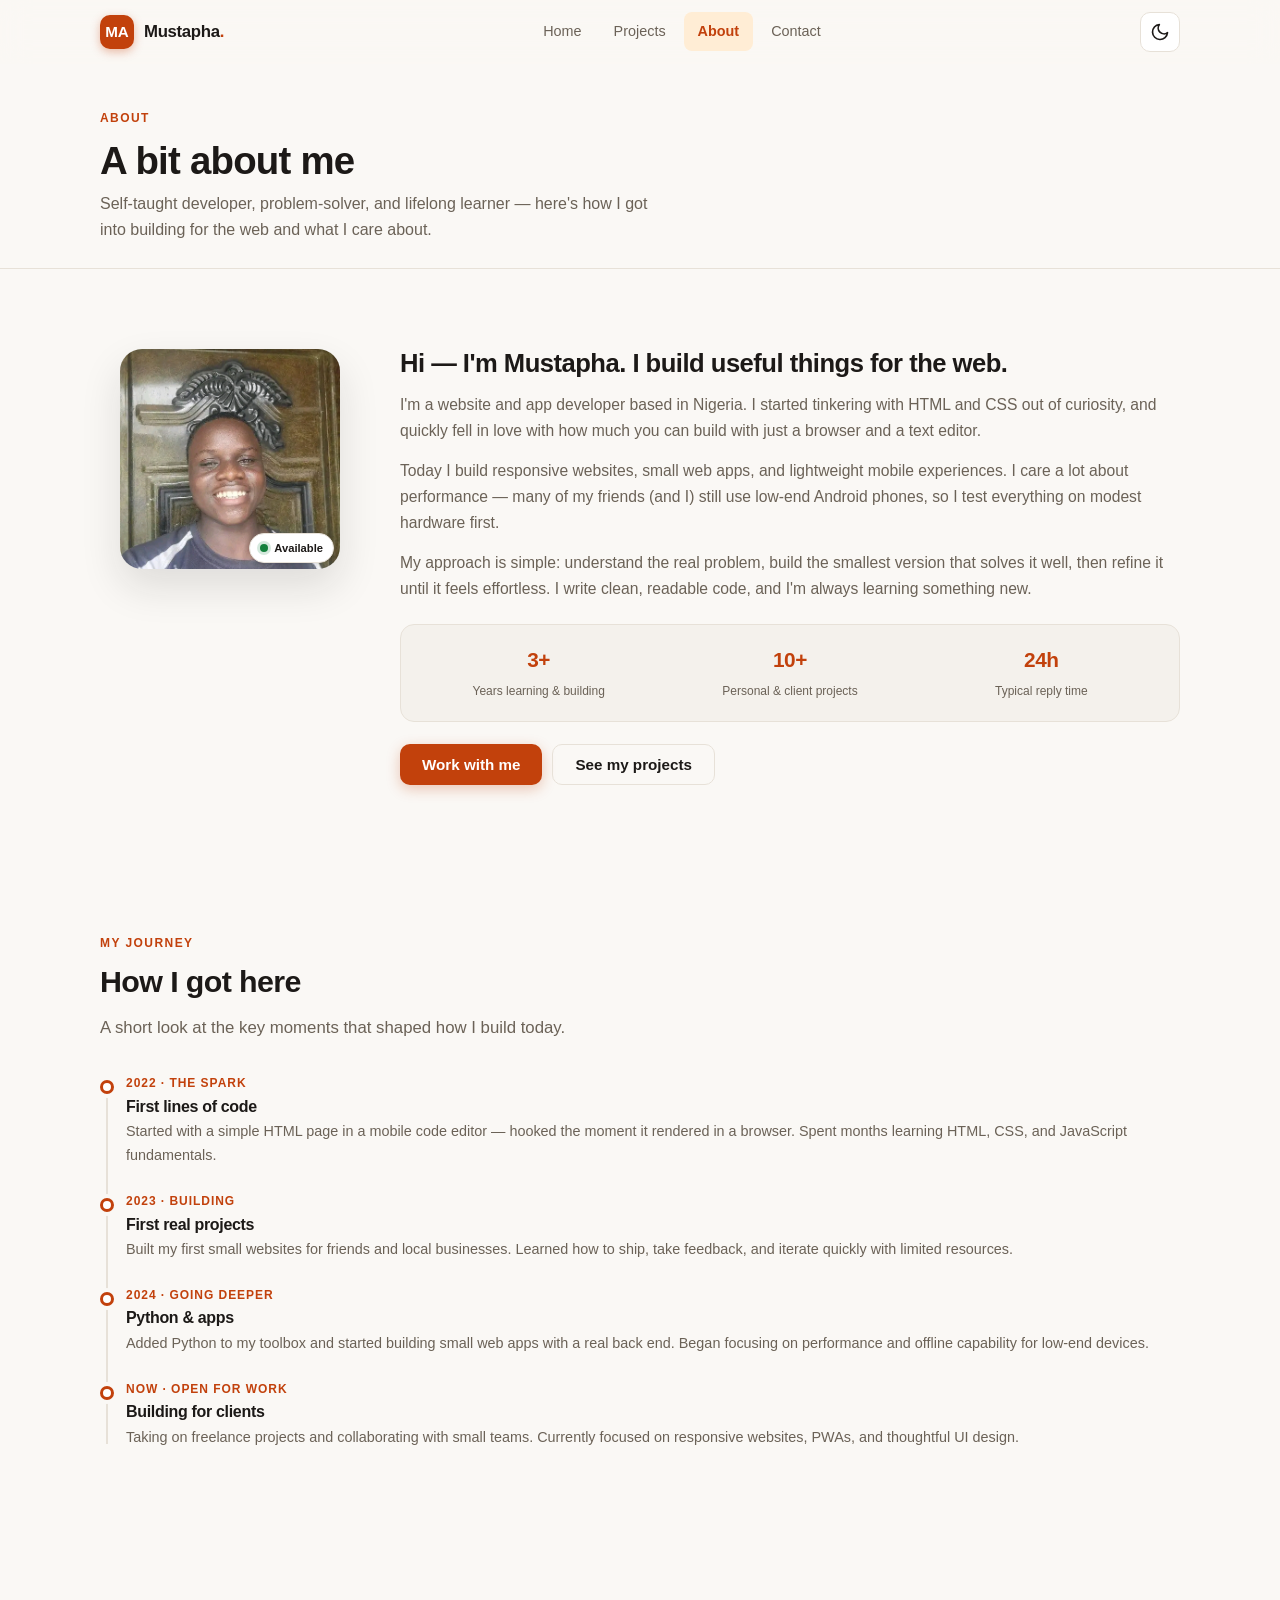
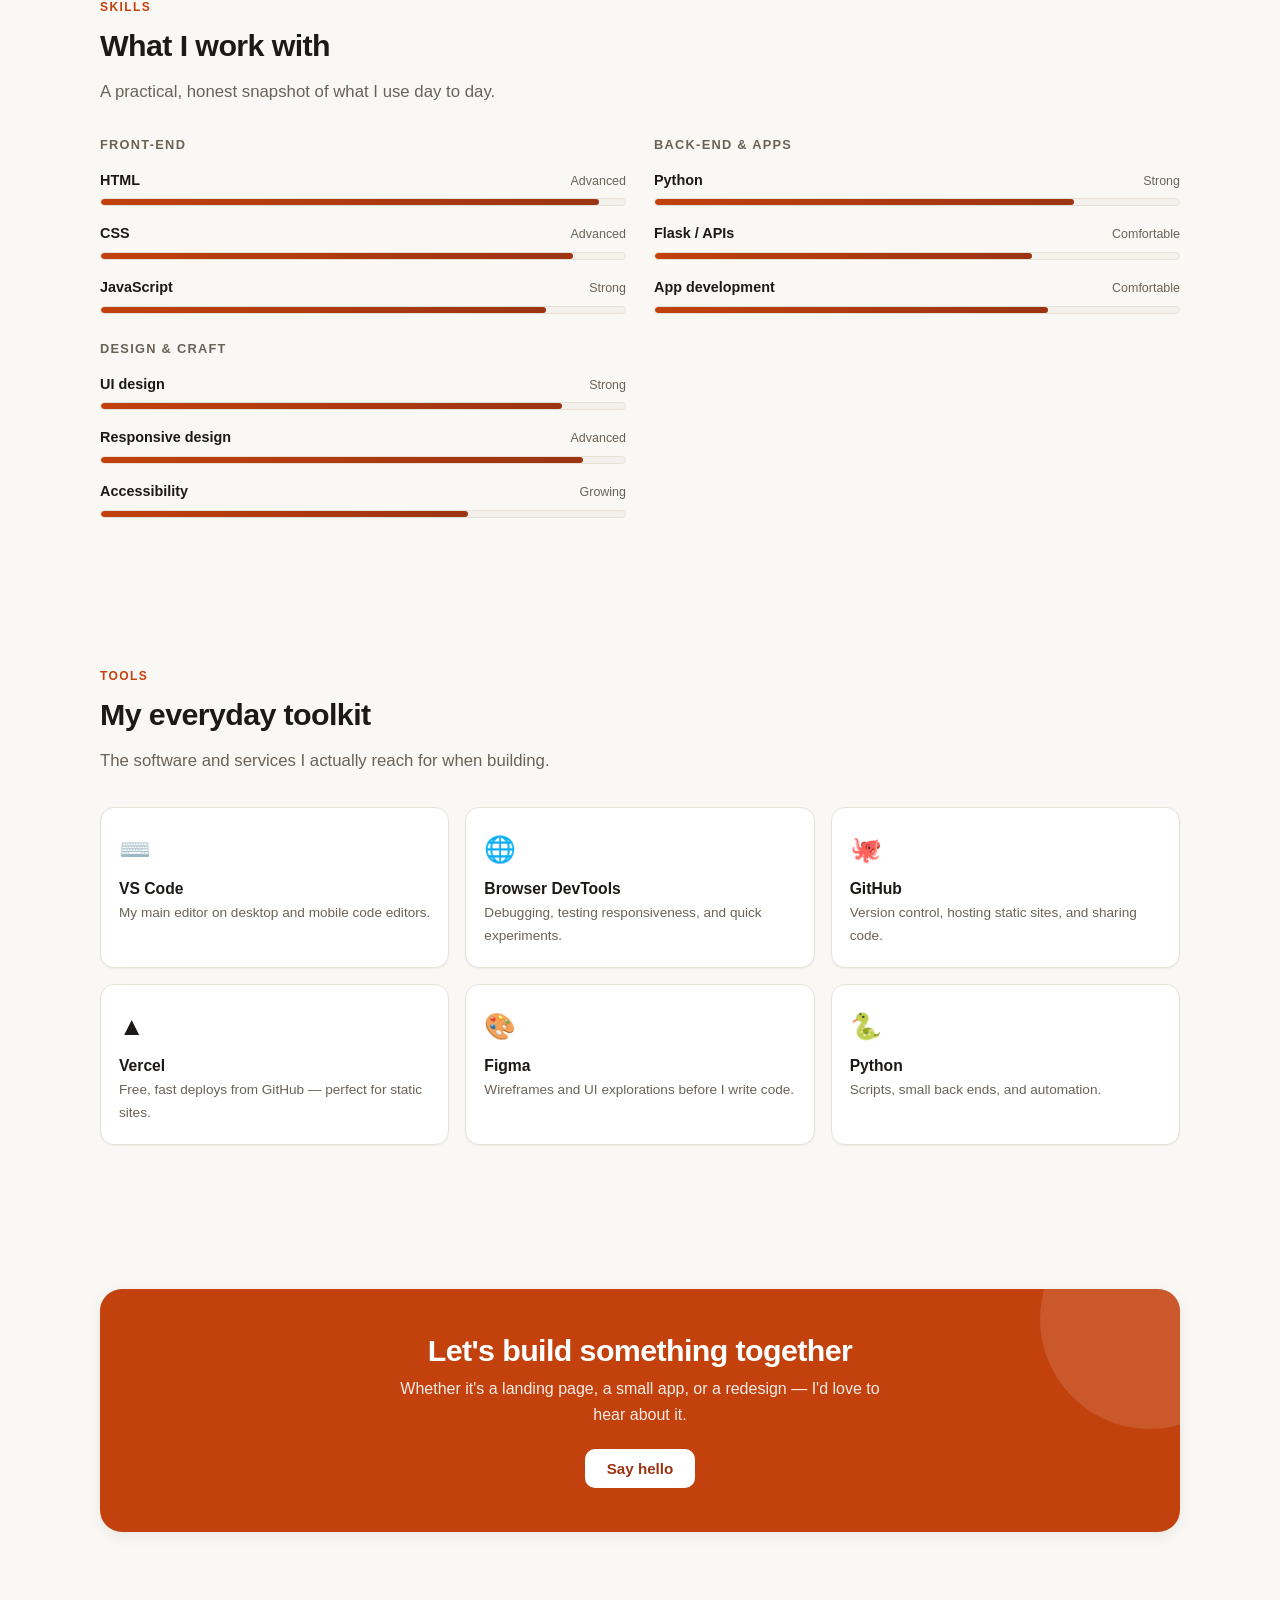
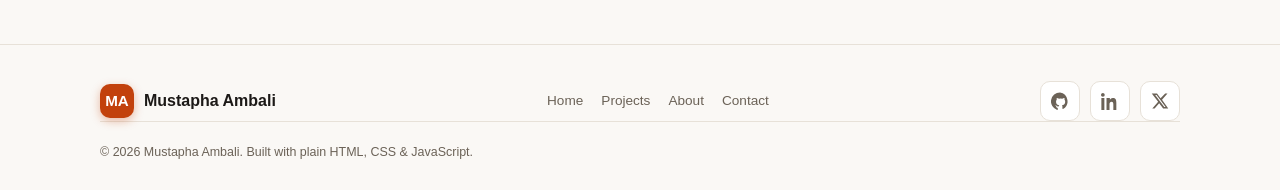
==== commit 7687053d: "Added my real profile picture" ====
--- a/about.html
+++ b/about.html
@@ -156,7 +156,7 @@
             <!-- EDIT: replace src with a portrait. Square photos work best. -->
             <img
               class="bio-photo"
-              src="images/profile.jpg"
+              src="profile.jpg"
               alt="Portrait of Mustapha Ambali"
               loading="lazy"
               width="400" height="400"
@@ -507,4 +507,4 @@
 
   <script src="script.js"></script>
 </body>
-</html>+</html>
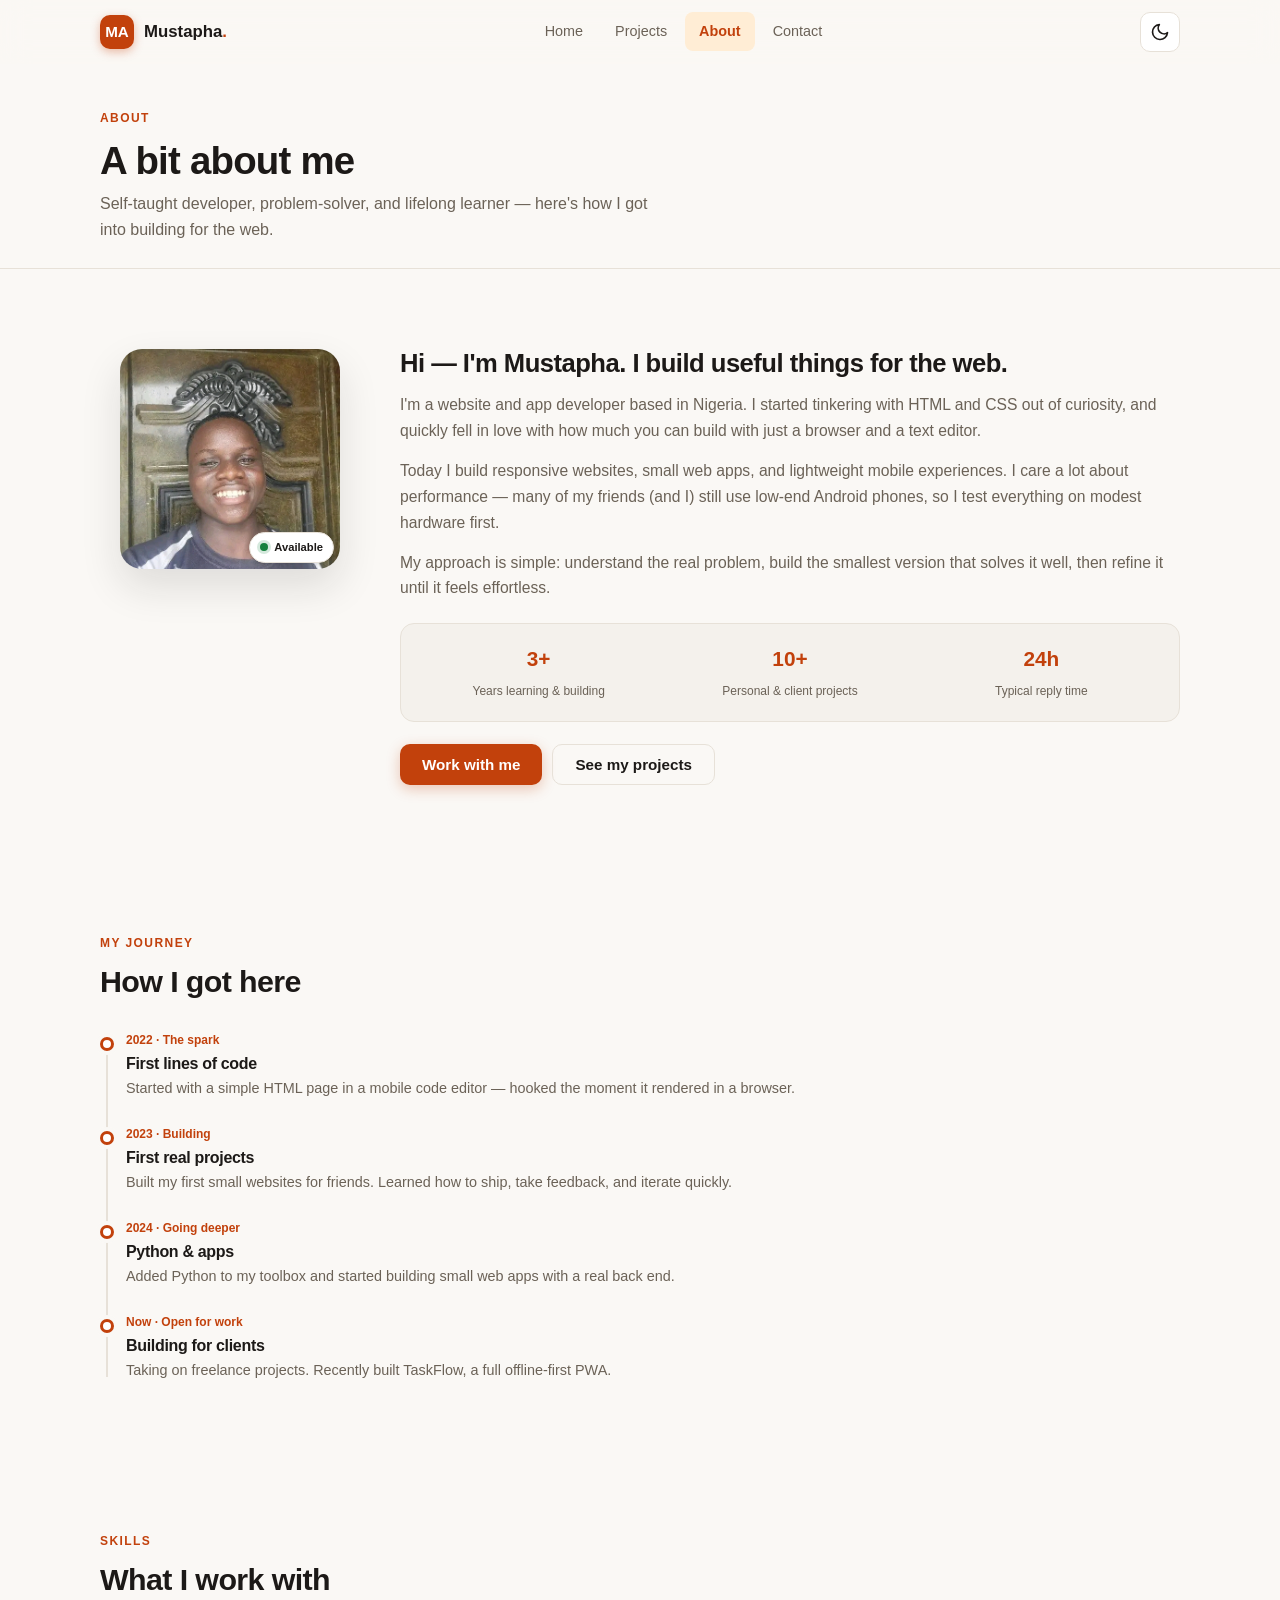
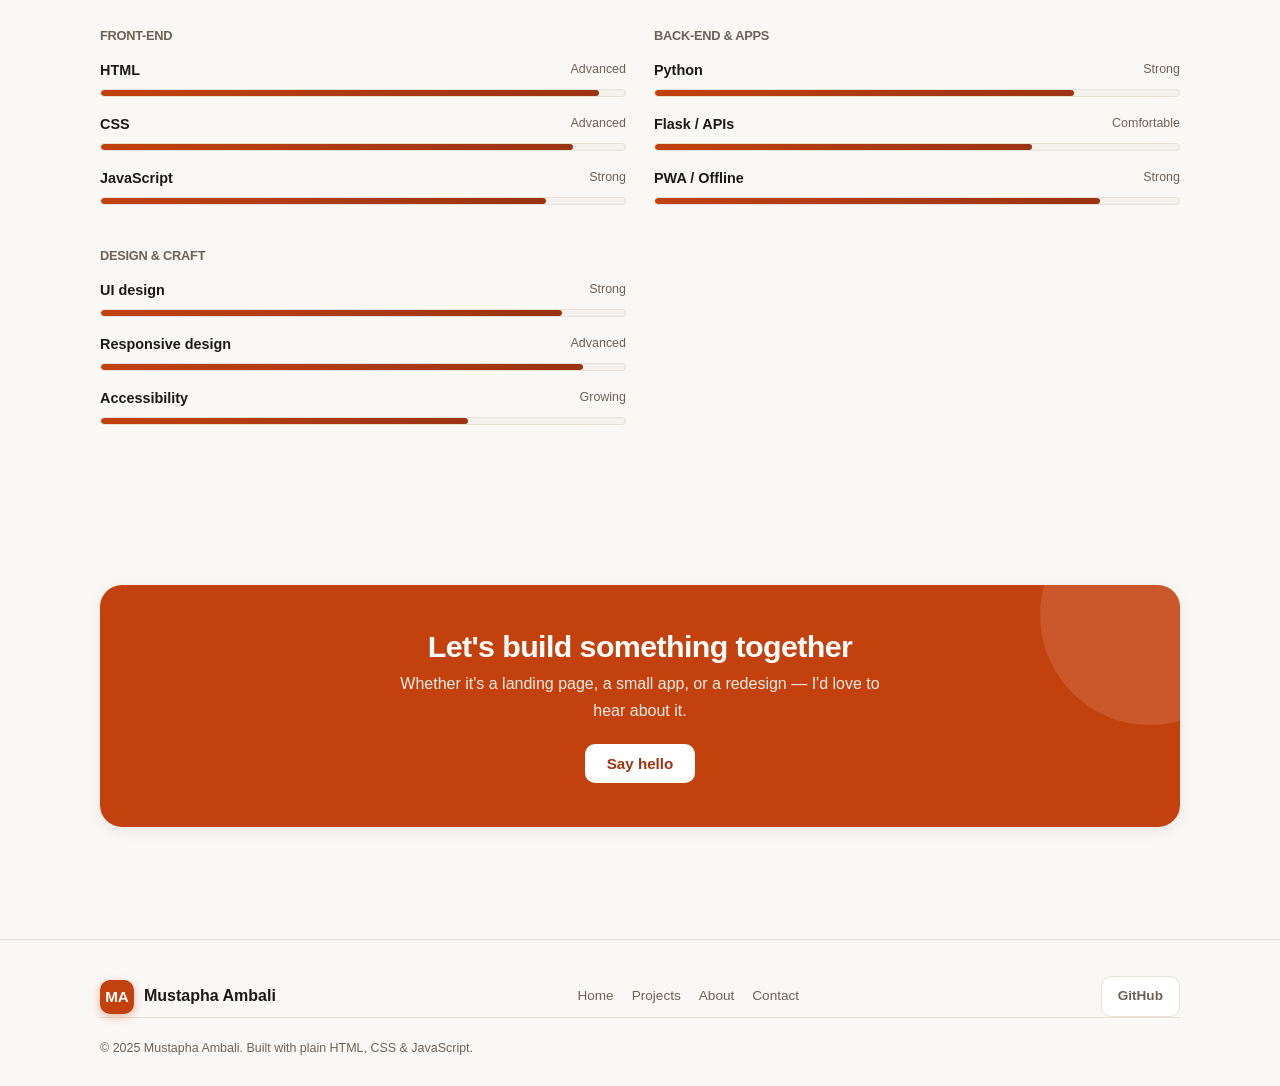
==== commit 263642ea: "update all" ====
--- a/about.html
+++ b/about.html
@@ -1,8 +1,5 @@
 <!-- ============================================================
      MUSTAPHA AMBALI — ABOUT PAGE
-     File: about.html
-     Sections: navbar · page header · bio + photo · journey timeline ·
-               skills · tools · CTA · footer
      ============================================================ -->
 <!DOCTYPE html>
 <html lang="en">
@@ -10,499 +7,216 @@
   <meta charset="UTF-8" />
   <meta name="viewport" content="width=device-width, initial-scale=1.0" />
   <meta name="theme-color" content="#c2410c" />
-  <meta
-    name="description"
-    content="About Mustapha Ambali — self-taught website and app developer from Nigeria."
-  />
+  <meta name="description" content="About Mustapha Ambali — self-taught website and app developer from Nigeria." />
   <title>About — Mustapha Ambali</title>
   <link rel="stylesheet" href="styles.css" />
 </head>
-
 <body>
 
-  <!-- ============================================================
-       NAVBAR
-       ============================================================ -->
+  <!-- NAVBAR -->
   <header class="navbar" id="navbar">
     <div class="nav-inner">
       <a href="index.html" class="brand" aria-label="Mustapha Ambali — home">
         <span class="brand-mark" aria-hidden="true">MA</span>
         <span class="brand-name">Mustapha<span>.</span></span>
       </a>
-
       <nav class="nav-links" aria-label="Primary">
-        <a href="index.html" data-nav="home">Home</a>
-        <a href="projects.html" data-nav="projects">Projects</a>
-        <a href="about.html" data-nav="about" class="active">About</a>
-        <a href="contact.html" data-nav="contact">Contact</a>
+        <a href="index.html">Home</a>
+        <a href="projects.html">Projects</a>
+        <a href="about.html" class="active">About</a>
+        <a href="contact.html">Contact</a>
       </nav>
-
       <div class="nav-actions">
-        <button class="icon-btn theme-toggle" type="button"
-                aria-label="Toggle dark mode" aria-pressed="false">
-          <svg class="icon-moon" viewBox="0 0 24 24" fill="none"
-               stroke="currentColor" stroke-width="2" stroke-linecap="round"
-               stroke-linejoin="round" aria-hidden="true">
-            <path d="M21 12.79A9 9 0 1 1 11.21 3 7 7 0 0 0 21 12.79z" />
-          </svg>
-          <svg class="icon-sun" viewBox="0 0 24 24" fill="none"
-               stroke="currentColor" stroke-width="2" stroke-linecap="round"
-               stroke-linejoin="round" aria-hidden="true">
-            <circle cx="12" cy="12" r="4" />
-            <path d="M12 2v2M12 20v2M4.93 4.93l1.41 1.41M17.66 17.66l1.41 1.41
-                     M2 12h2M20 12h2M4.93 19.07l1.41-1.41M17.66 6.34l1.41-1.41" />
-          </svg>
+        <button class="icon-btn theme-toggle" type="button" aria-label="Toggle dark mode">
+          <svg class="icon-moon" viewBox="0 0 24 24" fill="none" stroke="currentColor" stroke-width="2" stroke-linecap="round" stroke-linejoin="round"><path d="M21 12.79A9 9 0 1 1 11.21 3 7 7 0 0 0 21 12.79z" /></svg>
+          <svg class="icon-sun" viewBox="0 0 24 24" fill="none" stroke="currentColor" stroke-width="2" stroke-linecap="round" stroke-linejoin="round"><circle cx="12" cy="12" r="4" /><path d="M12 2v2M12 20v2M4.93 4.93l1.41 1.41M17.66 17.66l1.41 1.41M2 12h2M20 12h2M4.93 19.07l1.41-1.41M17.66 6.34l1.41-1.41" /></svg>
         </button>
-
-        <button class="icon-btn hamburger" type="button"
-                aria-label="Open menu" aria-controls="mobileMenu"
-                aria-expanded="false">
-          <span class="hamburger-lines" aria-hidden="true">
-            <span></span><span></span><span></span>
-          </span>
+        <button class="icon-btn hamburger" type="button" aria-label="Open menu" aria-controls="mobileMenu" aria-expanded="false">
+          <span class="hamburger-lines" aria-hidden="true"><span></span><span></span><span></span></span>
         </button>
       </div>
     </div>
   </header>
 
-  <!-- ============================================================
-       MOBILE MENU
-       ============================================================ -->
+  <!-- MOBILE MENU -->
   <div class="mobile-menu" id="mobileMenu" aria-hidden="true">
     <div class="mobile-menu-backdrop" data-close-menu></div>
-    <aside class="mobile-menu-panel" role="dialog" aria-modal="true"
-           aria-label="Site menu">
+    <aside class="mobile-menu-panel" role="dialog" aria-modal="true" aria-label="Site menu">
       <div class="mobile-menu-head">
         <span class="mobile-menu-title">Menu</span>
-        <button class="mobile-menu-close" type="button"
-                aria-label="Close menu" data-close-menu>
-          <svg viewBox="0 0 24 24" fill="none" stroke="currentColor"
-               stroke-width="2" stroke-linecap="round" stroke-linejoin="round"
-               aria-hidden="true">
-            <path d="M18 6 6 18M6 6l12 12" />
-          </svg>
+        <button class="mobile-menu-close" type="button" aria-label="Close menu" data-close-menu>
+          <svg viewBox="0 0 24 24" fill="none" stroke="currentColor" stroke-width="2" stroke-linecap="round" stroke-linejoin="round"><path d="M18 6 6 18M6 6l12 12" /></svg>
         </button>
       </div>
-
-      <nav class="mobile-nav-links" aria-label="Mobile">
-        <a href="index.html" data-nav="home">
-          <svg viewBox="0 0 24 24" fill="none" stroke="currentColor"
-               stroke-width="2" stroke-linecap="round" stroke-linejoin="round"
-               aria-hidden="true">
-            <path d="M3 10.5 12 3l9 7.5" /><path d="M5 9.5V21h14V9.5" />
-          </svg>
-          Home
-        </a>
-        <a href="projects.html" data-nav="projects">
-          <svg viewBox="0 0 24 24" fill="none" stroke="currentColor"
-               stroke-width="2" stroke-linecap="round" stroke-linejoin="round"
-               aria-hidden="true">
-            <rect x="3" y="3" width="7" height="7" rx="1.5" />
-            <rect x="14" y="3" width="7" height="7" rx="1.5" />
-            <rect x="3" y="14" width="7" height="7" rx="1.5" />
-            <rect x="14" y="14" width="7" height="7" rx="1.5" />
-          </svg>
-          Projects
-        </a>
-        <a href="about.html" data-nav="about">
-          <svg viewBox="0 0 24 24" fill="none" stroke="currentColor"
-               stroke-width="2" stroke-linecap="round" stroke-linejoin="round"
-               aria-hidden="true">
-            <circle cx="12" cy="8" r="4" />
-            <path d="M4 21c0-4 4-7 8-7s8 3 8 7" />
-          </svg>
-          About
-        </a>
-        <a href="contact.html" data-nav="contact">
-          <svg viewBox="0 0 24 24" fill="none" stroke="currentColor"
-               stroke-width="2" stroke-linecap="round" stroke-linejoin="round"
-               aria-hidden="true">
-            <rect x="3" y="5" width="18" height="14" rx="2" />
-            <path d="m3 7 9 6 9-6" />
-          </svg>
-          Contact
-        </a>
-      </nav>
-
-      <div class="mobile-menu-foot">
-        <a href="contact.html" class="btn btn-primary btn-block">Hire Me</a>
-      </div>
-    </aside>
-  </div>
-
-  <main>
-    <!-- ============================================================
-         PAGE HEADER
-         ============================================================ -->
-    <section class="page-header">
-      <div class="container">
-        <span class="eyebrow">About</span>
-        <h1>A bit about me</h1>
-        <p>
-          Self-taught developer, problem-solver, and lifelong learner — here's
-          how I got into building for the web and what I care about.
-        </p>
-      </div>
-    </section>
-
-    <!-- ============================================================
-         BIO + PHOTO
-         EDIT: replace the photo, headline, and paragraphs.
-         ============================================================ -->
-    <section class="section">
-      <div class="container">
-        <div class="bio-layout reveal">
-          <div class="bio-photo-wrap">
-            <!-- EDIT: replace src with a portrait. Square photos work best. -->
-            <img
-              class="bio-photo"
-              src="profile.jpg"
-              alt="Portrait of Mustapha Ambali"
-              loading="lazy"
-              width="400" height="400"
-            />
-            <span class="hero-badge" aria-label="Available for work">
-              <span class="dot" aria-hidden="true"></span> Available
-            </span>
-          </div>
-
-          <div class="bio-text">
-            <h2>Hi — I'm Mustapha. I build useful things for the web.</h2>
-            <!-- EDIT: your real bio -->
-            <p>
-              I'm a website and app developer based in Nigeria. I started
-              tinkering with HTML and CSS out of curiosity, and quickly fell
-              in love with how much you can build with just a browser and a
-              text editor.
-            </p>
-            <p>
-              Today I build responsive websites, small web apps, and
-              lightweight mobile experiences. I care a lot about performance
-              — many of my friends (and I) still use low-end Android phones,
-              so I test everything on modest hardware first.
-            </p>
-            <p>
-              My approach is simple: understand the real problem, build the
-              smallest version that solves it well, then refine it until it
-              feels effortless. I write clean, readable code, and I'm always
-              learning something new.
-            </p>
-
-            <div class="bio-facts">
-              <div class="bio-fact">
-                <strong>3+</strong>
-                <span>Years learning &amp; building</span>
-              </div>
-              <div class="bio-fact">
-                <strong>10+</strong>
-                <span>Personal &amp; client projects</span>
-              </div>
-              <div class="bio-fact">
-                <strong>24h</strong>
-                <span>Typical reply time</span>
-              </div>
-            </div>
-
-            <div class="hero-actions" style="justify-content:flex-start; margin-top: 22px;">
-              <a href="contact.html" class="btn btn-primary">Work with me</a>
-              <a href="projects.html" class="btn btn-outline">See my projects</a>
-            </div>
-          </div>
-        </div>
-      </div>
-    </section>
-
-    <!-- ============================================================
-         JOURNEY / TIMELINE
-         EDIT: replace with your real milestones.
-         ============================================================ -->
-    <section class="section">
-      <div class="container">
-        <div class="section-head reveal">
-          <span class="eyebrow">My journey</span>
-          <h2>How I got here</h2>
-          <p class="lead">
-            A short look at the key moments that shaped how I build today.
-          </p>
-        </div>
-
-        <div class="timeline reveal">
-          <!-- EDIT: milestone 1 -->
-          <div class="timeline-item">
-            <div class="timeline-year">2022 · The spark</div>
-            <h3>First lines of code</h3>
-            <p>
-              Started with a simple HTML page in a mobile code editor —
-              hooked the moment it rendered in a browser. Spent months
-              learning HTML, CSS, and JavaScript fundamentals.
-            </p>
-          </div>
-
-          <!-- EDIT: milestone 2 -->
-          <div class="timeline-item">
-            <div class="timeline-year">2023 · Building</div>
-            <h3>First real projects</h3>
-            <p>
-              Built my first small websites for friends and local businesses.
-              Learned how to ship, take feedback, and iterate quickly with
-              limited resources.
-            </p>
-          </div>
-
-          <!-- EDIT: milestone 3 -->
-          <div class="timeline-item">
-            <div class="timeline-year">2024 · Going deeper</div>
-            <h3>Python &amp; apps</h3>
-            <p>
-              Added Python to my toolbox and started building small web apps
-              with a real back end. Began focusing on performance and offline
-              capability for low-end devices.
-            </p>
-          </div>
-
-          <!-- EDIT: milestone 4 -->
-          <div class="timeline-item">
-            <div class="timeline-year">Now · Open for work</div>
-            <h3>Building for clients</h3>
-            <p>
-              Taking on freelance projects and collaborating with small teams.
-              Currently focused on responsive websites, PWAs, and thoughtful
-              UI design.
-            </p>
-          </div>
-        </div>
-      </div>
-    </section>
-
-    <!-- ============================================================
-         SKILLS — visual bars
-         EDIT: adjust categories, names, and data-level (0–100).
-         ============================================================ -->
-    <section class="section">
-      <div class="container">
-        <div class="section-head reveal">
-          <span class="eyebrow">Skills</span>
-          <h2>What I work with</h2>
-          <p class="lead">
-            A practical, honest snapshot of what I use day to day.
-          </p>
-        </div>
-
-        <div class="skills-grid reveal">
-
-          <!-- EDIT: Category 1 — Front-end -->
-          <div class="skill-category">
-            <h3>Front-end</h3>
-
-            <div class="skill-item">
-              <div class="skill-header">
-                <span>HTML</span><span class="level">Advanced</span>
-              </div>
-              <div class="skill-track">
-                <div class="skill-fill" data-level="95"></div>
-              </div>
-            </div>
-
-            <div class="skill-item">
-              <div class="skill-header">
-                <span>CSS</span><span class="level">Advanced</span>
-              </div>
-              <div class="skill-track">
-                <div class="skill-fill" data-level="90"></div>
-              </div>
-            </div>
-
-            <div class="skill-item">
-              <div class="skill-header">
-                <span>JavaScript</span><span class="level">Strong</span>
-              </div>
-              <div class="skill-track">
-                <div class="skill-fill" data-level="85"></div>
-              </div>
-            </div>
-          </div>
-
-          <!-- EDIT: Category 2 — Back-end & apps -->
-          <div class="skill-category">
-            <h3>Back-end &amp; Apps</h3>
-
-            <div class="skill-item">
-              <div class="skill-header">
-                <span>Python</span><span class="level">Strong</span>
-              </div>
-              <div class="skill-track">
-                <div class="skill-fill" data-level="80"></div>
-              </div>
-            </div>
-
-            <div class="skill-item">
-              <div class="skill-header">
-                <span>Flask / APIs</span><span class="level">Comfortable</span>
-              </div>
-              <div class="skill-track">
-                <div class="skill-fill" data-level="72"></div>
-              </div>
-            </div>
-
-            <div class="skill-item">
-              <div class="skill-header">
-                <span>App development</span><span class="level">Comfortable</span>
-              </div>
-              <div class="skill-track">
-                <div class="skill-fill" data-level="75"></div>
-              </div>
-            </div>
-          </div>
-
-          <!-- EDIT: Category 3 — Design -->
-          <div class="skill-category">
-            <h3>Design &amp; Craft</h3>
-
-            <div class="skill-item">
-              <div class="skill-header">
-                <span>UI design</span><span class="level">Strong</span>
-              </div>
-              <div class="skill-track">
-                <div class="skill-fill" data-level="88"></div>
-              </div>
-            </div>
-
-            <div class="skill-item">
-              <div class="skill-header">
-                <span>Responsive design</span><span class="level">Advanced</span>
-              </div>
-              <div class="skill-track">
-                <div class="skill-fill" data-level="92"></div>
-              </div>
-            </div>
-
-            <div class="skill-item">
-              <div class="skill-header">
-                <span>Accessibility</span><span class="level">Growing</span>
-              </div>
-              <div class="skill-track">
-                <div class="skill-fill" data-level="70"></div>
-              </div>
-            </div>
-          </div>
-
-        </div>
-      </div>
-    </section>
-
-    <!-- ============================================================
-         TOOLS I USE
-         EDIT: your real tools. Each tool is a small card with an
-         inline SVG or emoji.
-         ============================================================ -->
-    <section class="section">
-      <div class="container">
-        <div class="section-head reveal">
-          <span class="eyebrow">Tools</span>
-          <h2>My everyday toolkit</h2>
-          <p class="lead">
-            The software and services I actually reach for when building.
-          </p>
-        </div>
-
-        <div class="tools-grid reveal">
-          <!-- EDIT: tool cards -->
-          <div class="tool-card">
-            <div class="tool-icon">⌨️</div>
-            <h4>VS Code</h4>
-            <p>My main editor on desktop and mobile code editors.</p>
-          </div>
-
-          <div class="tool-card">
-            <div class="tool-icon">🌐</div>
-            <h4>Browser DevTools</h4>
-            <p>Debugging, testing responsiveness, and quick experiments.</p>
-          </div>
-
-          <div class="tool-card">
-            <div class="tool-icon">🐙</div>
-            <h4>GitHub</h4>
-            <p>Version control, hosting static sites, and sharing code.</p>
-          </div>
-
-          <div class="tool-card">
-            <div class="tool-icon">▲</div>
-            <h4>Vercel</h4>
-            <p>Free, fast deploys from GitHub — perfect for static sites.</p>
-          </div>
-
-          <div class="tool-card">
-            <div class="tool-icon">🎨</div>
-            <h4>Figma</h4>
-            <p>Wireframes and UI explorations before I write code.</p>
-          </div>
-
-          <div class="tool-card">
-            <div class="tool-icon">🐍</div>
-            <h4>Python</h4>
-            <p>Scripts, small back ends, and automation.</p>
-          </div>
-        </div>
-      </div>
-    </section>
-
-    <!-- ============================================================
-         CTA BAND
-         ============================================================ -->
-    <section class="section">
-      <div class="container">
-        <div class="cta-band reveal">
-          <h2>Let's build something together</h2>
-          <p>Whether it's a landing page, a small app, or a redesign — I'd love to hear about it.</p>
-          <a href="contact.html" class="btn">Say hello</a>
-        </div>
-      </div>
-    </section>
-  </main>
-
-  <!-- ============================================================
-       FOOTER
-       ============================================================ -->
-  <footer class="footer">
-    <div class="container footer-inner">
-      <div>
-        <a href="index.html" class="footer-brand">
-          <span class="brand-mark" aria-hidden="true">MA</span>
-          <span>Mustapha Ambali</span>
-        </a>
-      </div>
-
-      <nav class="footer-nav" aria-label="Footer">
+      <nav class="mobile-nav-links">
         <a href="index.html">Home</a>
         <a href="projects.html">Projects</a>
         <a href="about.html">About</a>
         <a href="contact.html">Contact</a>
       </nav>
-
-      <div class="social-links" aria-label="Social links">
-        <a href="#" target="_blank" rel="noopener" aria-label="GitHub">
-          <svg viewBox="0 0 24 24" fill="currentColor" aria-hidden="true">
-            <path d="M12 .5a12 12 0 0 0-3.79 23.39c.6.11.82-.26.82-.58v-2a3.34 3.34 0 0 1-1.5-.65 1.47 1.47 0 0 1-.42-.96 2.22 2.22 0 0 0-1.4-1.61.28.28 0 0 1 0-.5 2 2 0 0 1 1.8.8 2.1 2.1 0 0 0 2.9.56 2 2 0 0 1 .63-1.3c-2.1-.24-4.32-1.05-4.32-4.7a3.68 3.68 0 0 1 1-2.55 3.4 3.4 0 0 1 .09-2.52s.8-.25 2.62 1a9 9 0 0 1 4.76 0c1.82-1.25 2.62-1 2.62-1a3.4 3.4 0 0 1 .09 2.52 3.67 3.67 0 0 1 1 2.55c0 3.66-2.22 4.46-4.34 4.7a2.3 2.3 0 0 1 .65 1.8v2.67c0 .32.22.7.83.58A12 12 0 0 0 12 .5z"/>
-          </svg>
-        </a>
-        <a href="#" target="_blank" rel="noopener" aria-label="LinkedIn">
-          <svg viewBox="0 0 24 24" fill="currentColor" aria-hidden="true">
-            <path d="M4.98 3.5A2.5 2.5 0 1 1 0 3.5a2.5 2.5 0 0 1 4.98 0zM.5 8h4V24h-4V8zm7.5 0h3.83v2.19h.05a4.2 4.2 0 0 1 3.78-2.08c4.04 0 4.79 2.66 4.79 6.12V24h-4v-7.1c0-1.7-.03-3.88-2.37-3.88s-2.73 1.85-2.73 3.76V24h-4V8z"/>
-          </svg>
-        </a>
-        <a href="#" target="_blank" rel="noopener" aria-label="X (Twitter)">
-          <svg viewBox="0 0 24 24" fill="currentColor" aria-hidden="true">
-            <path d="M18.9 2H22l-7.3 8.3L23 22h-6.8l-5.3-6.9L4.8 22H1.7l7.8-8.9L1 2h7l4.8 6.4L18.9 2zm-1.2 18h1.7L7.4 3.9H5.6L17.7 20z"/>
-          </svg>
-        </a>
+      <div class="mobile-menu-foot">
+        <a href="contact.html" class="btn btn-primary btn-block">Hire Me</a>
+      </div>
+    </aside>
+  </div>
+
+  <main>
+    <!-- PAGE HEADER -->
+    <section class="page-header">
+      <div class="container">
+        <span class="eyebrow">About</span>
+        <h1>A bit about me</h1>
+        <p>Self-taught developer, problem-solver, and lifelong learner — here's how I got into building for the web.</p>
+      </div>
+    </section>
+
+    <!-- BIO + PHOTO -->
+    <section class="section">
+      <div class="container">
+        <div class="bio-layout">
+          <div class="bio-photo-wrap">
+            <img class="bio-photo" src="profile.jpg" alt="Portrait of Mustapha Ambali" width="400" height="400" />
+            <span class="hero-badge" aria-label="Available for work">
+              <span class="dot" aria-hidden="true"></span> Available
+            </span>
+          </div>
+          <div class="bio-text">
+            <h2>Hi — I'm Mustapha. I build useful things for the web.</h2>
+            <p>I'm a website and app developer based in Nigeria. I started tinkering with HTML and CSS out of curiosity, and quickly fell in love with how much you can build with just a browser and a text editor.</p>
+            <p>Today I build responsive websites, small web apps, and lightweight mobile experiences. I care a lot about performance — many of my friends (and I) still use low-end Android phones, so I test everything on modest hardware first.</p>
+            <p>My approach is simple: understand the real problem, build the smallest version that solves it well, then refine it until it feels effortless.</p>
+            
+            <div class="bio-facts">
+              <div class="bio-fact"><strong>3+</strong><span>Years learning &amp; building</span></div>
+              <div class="bio-fact"><strong>10+</strong><span>Personal &amp; client projects</span></div>
+              <div class="bio-fact"><strong>24h</strong><span>Typical reply time</span></div>
+            </div>
+
+            <div class="hero-actions" style="justify-content:flex-start; margin-top: 22px;">
+              <a href="contact.html" class="btn btn-primary">Work with me</a>
+              <a href="projects.html" class="btn btn-outline">See my projects</a>
+            </div>
+          </div>
+        </div>
+      </div>
+    </section>
+
+    <!-- JOURNEY TIMELINE -->
+    <section class="section">
+      <div class="container">
+        <div class="section-head">
+          <span class="eyebrow">My journey</span>
+          <h2>How I got here</h2>
+        </div>
+        <div class="timeline">
+          <div class="timeline-item">
+            <div class="timeline-year">2022 · The spark</div>
+            <h3>First lines of code</h3>
+            <p>Started with a simple HTML page in a mobile code editor — hooked the moment it rendered in a browser.</p>
+          </div>
+          <div class="timeline-item">
+            <div class="timeline-year">2023 · Building</div>
+            <h3>First real projects</h3>
+            <p>Built my first small websites for friends. Learned how to ship, take feedback, and iterate quickly.</p>
+          </div>
+          <div class="timeline-item">
+            <div class="timeline-year">2024 · Going deeper</div>
+            <h3>Python &amp; apps</h3>
+            <p>Added Python to my toolbox and started building small web apps with a real back end.</p>
+          </div>
+          <div class="timeline-item">
+            <div class="timeline-year">Now · Open for work</div>
+            <h3>Building for clients</h3>
+            <p>Taking on freelance projects. Recently built TaskFlow, a full offline-first PWA.</p>
+          </div>
+        </div>
+      </div>
+    </section>
+
+    <!-- SKILLS -->
+    <section class="section">
+      <div class="container">
+        <div class="section-head">
+          <span class="eyebrow">Skills</span>
+          <h2>What I work with</h2>
+        </div>
+        <div class="skills-grid">
+          <div class="skill-category">
+            <h3>Front-end</h3>
+            <div class="skill-item">
+              <div class="skill-header"><span>HTML</span><span class="level">Advanced</span></div>
+              <div class="skill-track"><div class="skill-fill" data-level="95" style="width: 95%;"></div></div>
+            </div>
+            <div class="skill-item">
+              <div class="skill-header"><span>CSS</span><span class="level">Advanced</span></div>
+              <div class="skill-track"><div class="skill-fill" data-level="90" style="width: 90%;"></div></div>
+            </div>
+            <div class="skill-item">
+              <div class="skill-header"><span>JavaScript</span><span class="level">Strong</span></div>
+              <div class="skill-track"><div class="skill-fill" data-level="85" style="width: 85%;"></div></div>
+            </div>
+          </div>
+          <div class="skill-category">
+            <h3>Back-end &amp; Apps</h3>
+            <div class="skill-item">
+              <div class="skill-header"><span>Python</span><span class="level">Strong</span></div>
+              <div class="skill-track"><div class="skill-fill" data-level="80" style="width: 80%;"></div></div>
+            </div>
+            <div class="skill-item">
+              <div class="skill-header"><span>Flask / APIs</span><span class="level">Comfortable</span></div>
+              <div class="skill-track"><div class="skill-fill" data-level="72" style="width: 72%;"></div></div>
+            </div>
+            <div class="skill-item">
+              <div class="skill-header"><span>PWA / Offline</span><span class="level">Strong</span></div>
+              <div class="skill-track"><div class="skill-fill" data-level="85" style="width: 85%;"></div></div>
+            </div>
+          </div>
+          <div class="skill-category">
+            <h3>Design &amp; Craft</h3>
+            <div class="skill-item">
+              <div class="skill-header"><span>UI design</span><span class="level">Strong</span></div>
+              <div class="skill-track"><div class="skill-fill" data-level="88" style="width: 88%;"></div></div>
+            </div>
+            <div class="skill-item">
+              <div class="skill-header"><span>Responsive design</span><span class="level">Advanced</span></div>
+              <div class="skill-track"><div class="skill-fill" data-level="92" style="width: 92%;"></div></div>
+            </div>
+            <div class="skill-item">
+              <div class="skill-header"><span>Accessibility</span><span class="level">Growing</span></div>
+              <div class="skill-track"><div class="skill-fill" data-level="70" style="width: 70%;"></div></div>
+            </div>
+          </div>
+        </div>
+      </div>
+    </section>
+
+    <!-- CTA -->
+    <section class="section">
+      <div class="container">
+        <div class="cta-band">
+          <h2>Let's build something together</h2>
+          <p>Whether it's a landing page, a small app, or a redesign — I'd love to hear about it.</p>
+          <a href="contact.html" class="btn">Say hello</a>
+        </div>
+      </div>
+    </section>
+  </main>
+
+  <!-- FOOTER -->
+  <footer class="footer">
+    <div class="container footer-inner">
+      <a href="index.html" class="footer-brand"><span class="brand-mark">MA</span> Mustapha Ambali</a>
+      <nav class="footer-nav">
+        <a href="index.html">Home</a>
+        <a href="projects.html">Projects</a>
+        <a href="about.html">About</a>
+        <a href="contact.html">Contact</a>
+      </nav>
+      <div class="social-links">
+        <a href="https://github.com/mustaphyambal-maker" target="_blank" rel="noopener">GitHub</a>
       </div>
     </div>
-
-    <div class="container">
-      <p class="footer-copy">
-        &copy; <span data-year>2025</span> Mustapha Ambali. Built with plain HTML, CSS &amp; JavaScript.
-      </p>
-    </div>
+    <div class="container"><p class="footer-copy">&copy; 2025 Mustapha Ambali. Built with plain HTML, CSS &amp; JavaScript.</p></div>
   </footer>
 
   <script src="script.js"></script>
--- a/styles.css
+++ b/styles.css
@@ -1,36 +1,23 @@
 /* ============================================================
    MUSTAPHA AMBALI — PORTFOLIO STYLES
    File: styles.css
-   One stylesheet for all pages (index, projects, about, contact)
    Mobile-first. No frameworks. System fonts only.
    ============================================================ */
 
-/* ------------------------------------------------------------
-   1. DESIGN TOKENS (CSS variables)
-   Distinctive palette: warm amber / terracotta primary
-   + deep charcoal neutrals. Memorable, professional, not "blue".
-   ------------------------------------------------------------ */
+/* 1. DESIGN TOKENS */
 :root {
-  /* Brand color — warm amber/terracotta, professional & memorable */
-  --brand: #c2410c;           /* main accent (burnt orange) */
-  --brand-dark: #9a3412;      /* hover / pressed */
-  --brand-soft: #ffedd5;      /* soft tinted background */
-  --brand-ink: #fff7ed;       /* text on brand backgrounds */
-
-  /* Neutrals — light mode */
-  --bg: #faf8f5;              /* warm off-white page background */
-  --surface: #ffffff;         /* cards, panels */
-  --surface-alt: #f4f1ec;     /* subtle alternate surface */
-  --text: #1c1917;            /* primary text (near-black warm) */
-  --text-muted: #6b6257;      /* secondary text */
-  --border: #e7e1d8;          /* hairline borders */
+  --brand: #c2410c;
+  --brand-dark: #9a3412;
+  --brand-soft: #ffedd5;
+  --bg: #faf8f5;
+  --surface: #ffffff;
+  --surface-alt: #f4f1ec;
+  --text: #1c1917;
+  --text-muted: #6b6257;
+  --border: #e7e1d8;
   --overlay: rgba(28, 25, 23, 0.55);
-
-  /* Feedback */
   --success: #15803d;
   --error: #b91c1c;
-
-  /* Shape & motion */
   --radius-sm: 8px;
   --radius: 14px;
   --radius-lg: 22px;
@@ -41,1403 +28,273 @@
   --nav-height: 64px;
 }
 
-/* Dark mode overrides */
 body.dark {
-  --brand: #fb923c;           /* lighter amber for dark bg */
+  --brand: #fb923c;
   --brand-dark: #f97316;
   --brand-soft: #2a1d10;
-  --brand-ink: #1c1917;
-
-  --bg: #12110f;              /* deep warm charcoal */
+  --bg: #12110f;
   --surface: #1a1815;
   --surface-alt: #232019;
   --text: #f5f1ea;
   --text-muted: #a8a094;
   --border: #2e2a24;
   --overlay: rgba(0, 0, 0, 0.7);
-
   --shadow-sm: 0 1px 2px rgba(0, 0, 0, 0.4);
   --shadow: 0 4px 14px rgba(0, 0, 0, 0.45);
   --shadow-lg: 0 18px 40px rgba(0, 0, 0, 0.6);
 }
 
-/* ------------------------------------------------------------
-   2. RESET & BASE
-   ------------------------------------------------------------ */
-*,
-*::before,
-*::after {
-  box-sizing: border-box;
-  margin: 0;
-  padding: 0;
-}
-
-html {
-  scroll-behavior: smooth;
-  scroll-padding-top: calc(var(--nav-height) + 12px);
-  -webkit-text-size-adjust: 100%;
-}
-
+/* 2. RESET & BASE */
+*, *::before, *::after { box-sizing: border-box; margin: 0; padding: 0; }
+html { scroll-behavior: smooth; scroll-padding-top: calc(var(--nav-height) + 12px); -webkit-text-size-adjust: 100%; }
 body {
-  font-family: -apple-system, BlinkMacSystemFont, "Segoe UI", Roboto,
-    "Helvetica Neue", Arial, sans-serif;
-  background: var(--bg);
-  color: var(--text);
-  line-height: 1.65;
-  font-size: 16px;
+  font-family: -apple-system, BlinkMacSystemFont, "Segoe UI", Roboto, "Helvetica Neue", Arial, sans-serif;
+  background: var(--bg); color: var(--text); line-height: 1.65; font-size: 16px;
   transition: background var(--transition), color var(--transition);
-  -webkit-font-smoothing: antialiased;
-  text-rendering: optimizeLegibility;
-  overflow-x: hidden;
-}
-
-img {
-  max-width: 100%;
-  height: auto;
-  display: block;
-}
-
-a {
-  color: var(--brand);
-  text-decoration: none;
-  transition: color var(--transition);
-}
-a:hover,
-a:focus-visible {
-  color: var(--brand-dark);
-}
-
-button {
-  font: inherit;
-  cursor: pointer;
-  border: none;
-  background: none;
-  color: inherit;
-}
-
-ul,
-ol {
-  list-style: none;
-}
-
-/* Respect reduced motion */
+  -webkit-font-smoothing: antialiased; overflow-x: hidden;
+}
+img { max-width: 100%; height: auto; display: block; }
+a { color: var(--brand); text-decoration: none; transition: color var(--transition); }
+a:hover, a:focus-visible { color: var(--brand-dark); }
+button { font: inherit; cursor: pointer; border: none; background: none; color: inherit; }
+ul, ol { list-style: none; }
+:focus-visible { outline: 2px solid var(--brand); outline-offset: 3px; border-radius: 4px; }
 @media (prefers-reduced-motion: reduce) {
-  *,
-  *::before,
-  *::after {
-    animation-duration: 0.001ms !important;
-    transition-duration: 0.001ms !important;
-    scroll-behavior: auto !important;
-  }
-}
-
-/* Focus states for accessibility */
-:focus-visible {
-  outline: 2px solid var(--brand);
-  outline-offset: 3px;
-  border-radius: 4px;
-}
-
-/* ------------------------------------------------------------
-   3. TYPOGRAPHY & LAYOUT HELPERS
-   ------------------------------------------------------------ */
-h1, h2, h3, h4 {
-  font-weight: 800;
-  line-height: 1.15;
-  letter-spacing: -0.02em;
-  color: var(--text);
-}
-
+  *, *::before, *::after { animation-duration: 0.001ms !important; transition-duration: 0.001ms !important; scroll-behavior: auto !important; }
+}
+
+/* 3. TYPOGRAPHY & HELPERS */
+h1, h2, h3, h4 { font-weight: 800; line-height: 1.15; letter-spacing: -0.02em; color: var(--text); }
 h1 { font-size: 2.1rem; }
 h2 { font-size: 1.65rem; margin-bottom: 0.5em; }
 h3 { font-size: 1.15rem; }
-h4 { font-size: 0.95rem; letter-spacing: 0; }
-
-p { color: var(--text); }
-
-.container {
-  width: 100%;
-  max-width: 1120px;
-  margin-inline: auto;
-  padding-inline: 20px;
-}
-
-.section {
-  padding-block: 56px;
-}
-
+.container { width: 100%; max-width: 1120px; margin-inline: auto; padding-inline: 20px; }
+.section { padding-block: 56px; }
 .section-tight { padding-block: 40px; }
-
-.section-head {
-  max-width: 640px;
-  margin-bottom: 32px;
-}
-
-.eyebrow {
-  display: inline-block;
-  font-size: 0.75rem;
-  font-weight: 700;
-  letter-spacing: 0.12em;
-  text-transform: uppercase;
-  color: var(--brand);
-  margin-bottom: 10px;
-}
-
-.lead {
-  font-size: 1.05rem;
-  color: var(--text-muted);
-}
-
+.section-head { max-width: 640px; margin-bottom: 32px; }
+.eyebrow { display: inline-block; font-size: 0.75rem; font-weight: 700; letter-spacing: 0.12em; text-transform: uppercase; color: var(--brand); margin-bottom: 10px; }
+.lead { font-size: 1.05rem; color: var(--text-muted); }
 .text-muted { color: var(--text-muted); }
 .text-center { text-align: center; }
 
-/* ------------------------------------------------------------
-   4. BUTTONS
-   ------------------------------------------------------------ */
+/* 4. BUTTONS */
 .btn {
-  display: inline-flex;
-  align-items: center;
-  justify-content: center;
-  gap: 8px;
-  padding: 12px 22px;
-  border-radius: 10px;
-  font-weight: 600;
-  font-size: 0.95rem;
-  line-height: 1;
-  text-align: center;
-  transition: background var(--transition), color var(--transition),
-    transform var(--transition), box-shadow var(--transition),
-    border-color var(--transition);
-  cursor: pointer;
-  white-space: nowrap;
-}
-
-.btn-primary {
-  background: var(--brand);
-  color: #fff;
-  box-shadow: 0 4px 14px rgba(194, 65, 12, 0.28);
-}
-.btn-primary:hover,
-.btn-primary:focus-visible {
-  background: var(--brand-dark);
-  color: #fff;
-  transform: translateY(-2px);
-  box-shadow: 0 8px 22px rgba(194, 65, 12, 0.36);
-}
-
-.btn-outline {
-  background: transparent;
-  color: var(--text);
-  border: 1.5px solid var(--border);
-}
-.btn-outline:hover,
-.btn-outline:focus-visible {
-  border-color: var(--brand);
-  color: var(--brand);
-  transform: translateY(-2px);
-}
-
-.btn-ghost {
-  background: var(--surface-alt);
-  color: var(--text);
-}
-.btn-ghost:hover,
-.btn-ghost:focus-visible {
-  background: var(--brand-soft);
-  color: var(--brand-dark);
-}
-
+  display: inline-flex; align-items: center; justify-content: center; gap: 8px;
+  padding: 12px 22px; border-radius: 10px; font-weight: 600; font-size: 0.95rem;
+  line-height: 1; text-align: center; transition: all var(--transition); cursor: pointer; white-space: nowrap;
+}
+.btn-primary { background: var(--brand); color: #fff; box-shadow: 0 4px 14px rgba(194, 65, 12, 0.28); }
+.btn-primary:hover { background: var(--brand-dark); color: #fff; transform: translateY(-2px); box-shadow: 0 8px 22px rgba(194, 65, 12, 0.36); }
+.btn-outline { background: transparent; color: var(--text); border: 1.5px solid var(--border); }
+.btn-outline:hover { border-color: var(--brand); color: var(--brand); transform: translateY(-2px); }
 .btn-block { width: 100%; }
-
 .btn svg { width: 18px; height: 18px; }
 
-/* ------------------------------------------------------------
-   5. NAVBAR + HAMBURGER MENU
-   ------------------------------------------------------------ */
+/* 5. NAVBAR & MOBILE MENU */
 .navbar {
-  position: sticky;
-  top: 0;
-  z-index: 100;
-  height: var(--nav-height);
-  display: flex;
-  align-items: center;
+  position: sticky; top: 0; z-index: 100; height: var(--nav-height);
+  display: flex; align-items: center;
   background: color-mix(in srgb, var(--bg) 82%, transparent);
-  backdrop-filter: blur(14px);
-  -webkit-backdrop-filter: blur(14px);
-  border-bottom: 1px solid transparent;
-  transition: background var(--transition), border-color var(--transition),
-    box-shadow var(--transition);
-}
-
-/* JS adds .is-scrolled when the page scrolls */
-.navbar.is-scrolled {
-  border-bottom-color: var(--border);
-  box-shadow: var(--shadow-sm);
-  background: color-mix(in srgb, var(--bg) 92%, transparent);
-}
-
-.nav-inner {
-  display: flex;
-  align-items: center;
-  justify-content: space-between;
-  width: 100%;
-  max-width: 1120px;
-  margin-inline: auto;
-  padding-inline: 20px;
-  gap: 16px;
-}
-
-.brand {
-  display: inline-flex;
-  align-items: center;
-  gap: 10px;
-  font-weight: 800;
-  font-size: 1.05rem;
-  letter-spacing: -0.02em;
-  color: var(--text);
-}
+  backdrop-filter: blur(14px); -webkit-backdrop-filter: blur(14px);
+  border-bottom: 1px solid transparent; transition: all var(--transition);
+}
+.navbar.is-scrolled { border-bottom-color: var(--border); box-shadow: var(--shadow-sm); background: color-mix(in srgb, var(--bg) 92%, transparent); }
+.nav-inner { display: flex; align-items: center; justify-content: space-between; width: 100%; max-width: 1120px; margin-inline: auto; padding-inline: 20px; gap: 16px; }
+.brand { display: inline-flex; align-items: center; gap: 10px; font-weight: 800; font-size: 1.05rem; color: var(--text); }
 .brand:hover { color: var(--brand); }
-
-.brand-mark {
-  width: 34px;
-  height: 34px;
-  border-radius: 10px;
-  background: var(--brand);
-  color: #fff;
-  display: grid;
-  place-items: center;
-  font-weight: 800;
-  font-size: 0.95rem;
-  letter-spacing: 0;
-  box-shadow: 0 3px 10px rgba(194, 65, 12, 0.35);
-  flex-shrink: 0;
-}
-
+.brand-mark { width: 34px; height: 34px; border-radius: 10px; background: var(--brand); color: #fff; display: grid; place-items: center; font-weight: 800; font-size: 0.95rem; box-shadow: 0 3px 10px rgba(194, 65, 12, 0.35); flex-shrink: 0; }
 .brand-name span { color: var(--brand); }
-
-/* Desktop nav links */
-.nav-links {
-  display: none; /* hidden on mobile — replaced by hamburger panel */
-  align-items: center;
-  gap: 4px;
-}
-
-.nav-links a {
-  display: inline-block;
-  padding: 8px 14px;
-  border-radius: 8px;
-  font-size: 0.9rem;
-  font-weight: 500;
-  color: var(--text-muted);
-  transition: color var(--transition), background var(--transition);
-}
-.nav-links a:hover,
-.nav-links a:focus-visible {
-  color: var(--text);
-  background: var(--surface-alt);
-}
-.nav-links a.active {
-  color: var(--brand);
-  background: var(--brand-soft);
-  font-weight: 600;
-}
-
-/* Nav actions (theme toggle + hamburger) */
-.nav-actions {
-  display: flex;
-  align-items: center;
-  gap: 8px;
-}
-
-.icon-btn {
-  width: 40px;
-  height: 40px;
-  display: inline-grid;
-  place-items: center;
-  border-radius: 10px;
-  color: var(--text);
-  border: 1px solid var(--border);
-  background: var(--surface);
-  transition: background var(--transition), border-color var(--transition),
-    color var(--transition), transform var(--transition);
-}
-.icon-btn:hover,
-.icon-btn:focus-visible {
-  background: var(--brand-soft);
-  border-color: var(--brand);
-  color: var(--brand-dark);
-}
+.nav-links { display: none; align-items: center; gap: 4px; }
+.nav-links a { display: inline-block; padding: 8px 14px; border-radius: 8px; font-size: 0.9rem; font-weight: 500; color: var(--text-muted); transition: all var(--transition); }
+.nav-links a:hover, .nav-links a.active { color: var(--brand); background: var(--brand-soft); font-weight: 600; }
+.nav-actions { display: flex; align-items: center; gap: 8px; }
+.icon-btn { width: 40px; height: 40px; display: inline-grid; place-items: center; border-radius: 10px; color: var(--text); border: 1px solid var(--border); background: var(--surface); transition: all var(--transition); }
+.icon-btn:hover { background: var(--brand-soft); border-color: var(--brand); color: var(--brand-dark); }
 .icon-btn svg { width: 20px; height: 20px; }
-
-/* Theme toggle: show/hide sun & moon based on body.dark */
 .theme-toggle .icon-sun { display: none; }
 .theme-toggle .icon-moon { display: block; }
 body.dark .theme-toggle .icon-sun { display: block; }
 body.dark .theme-toggle .icon-moon { display: none; }
-
-/* Hamburger — visible on mobile */
-.hamburger {
-  display: inline-grid;
-}
-.hamburger .hamburger-lines {
-  position: relative;
-  width: 20px;
-  height: 14px;
-}
-.hamburger .hamburger-lines span {
-  position: absolute;
-  left: 0;
-  width: 100%;
-  height: 2px;
-  background: currentColor;
-  border-radius: 2px;
-  transition: transform var(--transition), opacity var(--transition),
-    top var(--transition);
-}
+.hamburger { display: inline-grid; }
+.hamburger .hamburger-lines { position: relative; width: 20px; height: 14px; }
+.hamburger .hamburger-lines span { position: absolute; left: 0; width: 100%; height: 2px; background: currentColor; border-radius: 2px; transition: all var(--transition); }
 .hamburger .hamburger-lines span:nth-child(1) { top: 0; }
 .hamburger .hamburger-lines span:nth-child(2) { top: 6px; }
 .hamburger .hamburger-lines span:nth-child(3) { top: 12px; }
 
-/* Mobile menu panel — slide-in from the right */
-.mobile-menu {
-  position: fixed;
-  inset: 0;
-  z-index: 200;
-  display: none;
-}
+/* Mobile Panel */
+.mobile-menu { position: fixed; inset: 0; z-index: 200; display: none; }
 .mobile-menu.is-open { display: block; }
-
-.mobile-menu-backdrop {
-  position: absolute;
-  inset: 0;
-  background: var(--overlay);
-  opacity: 0;
-  transition: opacity var(--transition);
-}
-.mobile-menu.is-open .mobile-menu-backdrop {
-  opacity: 1;
-}
-
-.mobile-menu-panel {
-  position: absolute;
-  top: 0;
-  right: 0;
-  height: 100%;
-  width: min(320px, 86vw);
-  background: var(--surface);
-  border-left: 1px solid var(--border);
-  box-shadow: var(--shadow-lg);
-  display: flex;
-  flex-direction: column;
-  padding: 20px;
-  transform: translateX(100%);
-  transition: transform 0.28s cubic-bezier(0.22, 1, 0.36, 1);
-  overflow-y: auto;
-}
-.mobile-menu.is-open .mobile-menu-panel {
-  transform: translateX(0);
-}
-
-.mobile-menu-head {
-  display: flex;
-  align-items: center;
-  justify-content: space-between;
-  margin-bottom: 24px;
-  padding-bottom: 16px;
-  border-bottom: 1px solid var(--border);
-}
-
-.mobile-menu-title {
-  font-weight: 800;
-  font-size: 1.05rem;
-}
-
-.mobile-menu-close {
-  width: 40px;
-  height: 40px;
-  display: inline-grid;
-  place-items: center;
-  border-radius: 10px;
-  border: 1px solid var(--border);
-  background: var(--surface-alt);
-  color: var(--text);
-  transition: background var(--transition), color var(--transition);
-}
-.mobile-menu-close:hover,
-.mobile-menu-close:focus-visible {
-  background: var(--brand-soft);
-  color: var(--brand-dark);
-}
+.mobile-menu-backdrop { position: absolute; inset: 0; background: var(--overlay); opacity: 0; transition: opacity var(--transition); }
+.mobile-menu.is-open .mobile-menu-backdrop { opacity: 1; }
+.mobile-menu-panel { position: absolute; top: 0; right: 0; height: 100%; width: min(320px, 86vw); background: var(--surface); border-left: 1px solid var(--border); box-shadow: var(--shadow-lg); display: flex; flex-direction: column; padding: 20px; transform: translateX(100%); transition: transform 0.28s cubic-bezier(0.22, 1, 0.36, 1); overflow-y: auto; }
+.mobile-menu.is-open .mobile-menu-panel { transform: translateX(0); }
+.mobile-menu-head { display: flex; align-items: center; justify-content: space-between; margin-bottom: 24px; padding-bottom: 16px; border-bottom: 1px solid var(--border); }
+.mobile-menu-title { font-weight: 800; font-size: 1.05rem; }
+.mobile-menu-close { width: 40px; height: 40px; display: inline-grid; place-items: center; border-radius: 10px; border: 1px solid var(--border); background: var(--surface-alt); color: var(--text); }
+.mobile-menu-close:hover { background: var(--brand-soft); color: var(--brand-dark); }
 .mobile-menu-close svg { width: 20px; height: 20px; }
-
-.mobile-nav-links {
-  display: flex;
-  flex-direction: column;
-  gap: 4px;
-}
-.mobile-nav-links a {
-  display: flex;
-  align-items: center;
-  gap: 12px;
-  padding: 14px 14px;
-  border-radius: 10px;
-  font-size: 1rem;
-  font-weight: 500;
-  color: var(--text);
-  transition: background var(--transition), color var(--transition);
-}
-.mobile-nav-links a:hover,
-.mobile-nav-links a:focus-visible {
-  background: var(--surface-alt);
-}
-.mobile-nav-links a.active {
-  color: var(--brand);
-  background: var(--brand-soft);
-  font-weight: 600;
-}
-.mobile-nav-links svg {
-  width: 18px;
-  height: 18px;
-  flex-shrink: 0;
-  color: var(--text-muted);
-}
-.mobile-nav-links a.active svg { color: var(--brand); }
-
-.mobile-menu-foot {
-  margin-top: auto;
-  padding-top: 24px;
-  border-top: 1px solid var(--border);
-  display: flex;
-  flex-direction: column;
-  gap: 10px;
-}
-.mobile-menu-foot .btn { width: 100%; }
-
-/* Lock body scroll when menu open */
+.mobile-nav-links { display: flex; flex-direction: column; gap: 4px; }
+.mobile-nav-links a { display: flex; align-items: center; gap: 12px; padding: 14px; border-radius: 10px; font-size: 1rem; font-weight: 500; color: var(--text); }
+.mobile-nav-links a:hover, .mobile-nav-links a.active { background: var(--brand-soft); color: var(--brand); font-weight: 600; }
+.mobile-menu-foot { margin-top: auto; padding-top: 24px; border-top: 1px solid var(--border); }
 body.menu-open { overflow: hidden; }
 
-/* ------------------------------------------------------------
-   6. HERO (Home page)
-   ------------------------------------------------------------ */
-.hero {
-  position: relative;
-  padding-block: 48px 56px;
-  overflow: hidden;
-}
-
-/* subtle brand glow */
-.hero::before {
-  content: "";
-  position: absolute;
-  top: -140px;
-  right: -120px;
-  width: 340px;
-  height: 340px;
-  background: radial-gradient(circle, var(--brand-soft) 0%, transparent 70%);
-  opacity: 0.9;
-  pointer-events: none;
-  z-index: 0;
-}
-
-.hero-inner {
-  position: relative;
-  z-index: 1;
-  display: flex;
-  flex-direction: column;
-  align-items: center;
-  gap: 28px;
-  text-align: center;
-}
-
-.hero-photo-wrap {
-  position: relative;
-  flex-shrink: 0;
-}
-
-.hero-photo {
-  width: 148px;
-  height: 148px;
-  border-radius: 50%;
-  object-fit: cover;
-  border: 4px solid var(--surface);
-  box-shadow: var(--shadow);
-  background: var(--surface-alt);
-}
-
-/* little status badge on the photo */
-.hero-badge {
-  position: absolute;
-  bottom: 6px;
-  right: 6px;
-  display: inline-flex;
-  align-items: center;
-  gap: 6px;
-  padding: 5px 10px;
-  background: var(--surface);
-  border: 1px solid var(--border);
-  border-radius: 999px;
-  font-size: 0.7rem;
-  font-weight: 600;
-  color: var(--text);
-  box-shadow: var(--shadow-sm);
-  white-space: nowrap;
-}
-.hero-badge .dot {
-  width: 8px;
-  height: 8px;
-  border-radius: 50%;
-  background: var(--success);
-  box-shadow: 0 0 0 3px rgba(21, 128, 61, 0.18);
-}
-
+/* 6. HERO (Home) */
+.hero { position: relative; padding-block: 48px 56px; overflow: hidden; }
+.hero::before { content: ""; position: absolute; top: -140px; right: -120px; width: 340px; height: 340px; background: radial-gradient(circle, var(--brand-soft) 0%, transparent 70%); opacity: 0.9; pointer-events: none; z-index: 0; }
+.hero-inner { position: relative; z-index: 1; display: flex; flex-direction: column; align-items: center; gap: 28px; text-align: center; }
+.hero-photo-wrap { position: relative; flex-shrink: 0; }
+.hero-photo { width: 148px; height: 148px; border-radius: 50%; object-fit: cover; border: 4px solid var(--surface); box-shadow: var(--shadow); background: var(--surface-alt); }
+.hero-badge { position: absolute; bottom: 6px; right: 6px; display: inline-flex; align-items: center; gap: 6px; padding: 5px 10px; background: var(--surface); border: 1px solid var(--border); border-radius: 999px; font-size: 0.7rem; font-weight: 600; color: var(--text); box-shadow: var(--shadow-sm); white-space: nowrap; }
+.hero-badge .dot { width: 8px; height: 8px; border-radius: 50%; background: var(--success); box-shadow: 0 0 0 3px rgba(21, 128, 61, 0.18); }
 .hero-copy { max-width: 620px; }
-
-.hero h1 {
-  font-size: 2.2rem;
-  margin-bottom: 8px;
-}
+.hero h1 { font-size: 2.2rem; margin-bottom: 8px; }
 .hero h1 .accent { color: var(--brand); }
-
-.hero-role {
-  display: inline-block;
-  font-size: 0.95rem;
-  font-weight: 600;
-  color: var(--brand-dark);
-  background: var(--brand-soft);
-  padding: 4px 12px;
-  border-radius: 999px;
-  margin-bottom: 14px;
-}
-
-.hero-pitch {
-  font-size: 1.05rem;
-  color: var(--text-muted);
-  margin-bottom: 24px;
-  line-height: 1.6;
-}
-
-.hero-actions {
-  display: flex;
-  flex-wrap: wrap;
-  gap: 10px;
-  justify-content: center;
-}
-
-.hero-meta {
-  display: flex;
-  flex-wrap: wrap;
-  gap: 8px 20px;
-  justify-content: center;
-  margin-top: 26px;
-  font-size: 0.85rem;
-  color: var(--text-muted);
-}
-.hero-meta span {
-  display: inline-flex;
-  align-items: center;
-  gap: 6px;
-}
-.hero-meta svg {
-  width: 16px;
-  height: 16px;
-  color: var(--brand);
-  flex-shrink: 0;
-}
-
-/* ------------------------------------------------------------
-   7. CARDS (generic)
-   ------------------------------------------------------------ */
-.card {
-  background: var(--surface);
-  border: 1px solid var(--border);
-  border-radius: var(--radius);
-  box-shadow: var(--shadow-sm);
-  transition: transform var(--transition), box-shadow var(--transition),
-    border-color var(--transition);
-}
-.card:hover {
-  transform: translateY(-4px);
-  box-shadow: var(--shadow-lg);
-  border-color: color-mix(in srgb, var(--brand) 40%, var(--border));
-}
-
-/* ------------------------------------------------------------
-   8. PROJECT CARDS
-   ------------------------------------------------------------ */
-.projects-grid {
-  display: grid;
-  grid-template-columns: 1fr;
-  gap: 22px;
-}
-
-.project-card {
-  display: flex;
-  flex-direction: column;
-  overflow: hidden;
-}
-
-.project-thumb {
-  position: relative;
-  aspect-ratio: 16 / 9;
-  background: var(--surface-alt);
-  overflow: hidden;
-  border-bottom: 1px solid var(--border);
-}
-.project-thumb img {
-  width: 100%;
-  height: 100%;
-  object-fit: cover;
-  transition: transform 0.5s ease;
-}
-.project-card:hover .project-thumb img {
-  transform: scale(1.04);
-}
-
-.project-badge {
-  position: absolute;
-  top: 12px;
-  left: 12px;
-  padding: 4px 10px;
-  background: var(--surface);
-  color: var(--brand-dark);
-  font-size: 0.7rem;
-  font-weight: 700;
-  letter-spacing: 0.04em;
-  text-transform: uppercase;
-  border-radius: 999px;
-  box-shadow: var(--shadow-sm);
-}
-
-.project-body {
-  padding: 18px 18px 20px;
-  display: flex;
-  flex-direction: column;
-  flex: 1;
-  gap: 10px;
-}
-
-.project-body h3 {
-  font-size: 1.1rem;
-  margin: 0;
-}
-
-.project-body p {
-  font-size: 0.92rem;
-  color: var(--text-muted);
-  flex: 1;
-}
-
-.tech-tags {
-  display: flex;
-  flex-wrap: wrap;
-  gap: 6px;
-}
-.tech-tags span {
-  font-size: 0.72rem;
-  font-weight: 600;
-  padding: 4px 10px;
-  border-radius: 999px;
-  background: var(--brand-soft);
-  color: var(--brand-dark);
-}
-body.dark .tech-tags span { color: var(--brand); }
-
-.project-links {
-  display: flex;
-  gap: 10px;
-  margin-top: 6px;
-}
-.project-links a {
-  flex: 1;
-  display: inline-flex;
-  align-items: center;
-  justify-content: center;
-  gap: 6px;
-  padding: 9px 12px;
-  font-size: 0.82rem;
-  font-weight: 600;
-  border-radius: 8px;
-  transition: background var(--transition), color var(--transition),
-    border-color var(--transition);
-}
-.project-links a svg { width: 15px; height: 15px; }
-
-.link-live {
-  background: var(--brand);
-  color: #fff;
-}
-.link-live:hover,
-.link-live:focus-visible {
-  background: var(--brand-dark);
-  color: #fff;
-}
-
-.link-code {
-  background: transparent;
-  border: 1px solid var(--border);
-  color: var(--text);
-}
-.link-code:hover,
-.link-code:focus-visible {
-  border-color: var(--brand);
-  color: var(--brand);
-}
-
-/* ------------------------------------------------------------
-   9. SERVICES
-   ------------------------------------------------------------ */
-.services-grid {
-  display: grid;
-  grid-template-columns: 1fr;
-  gap: 18px;
-}
-
-.service-card {
-  padding: 24px 22px;
-}
-
-.service-icon {
-  width: 52px;
-  height: 52px;
-  display: grid;
-  place-items: center;
-  border-radius: 14px;
-  background: var(--brand-soft);
-  color: var(--brand-dark);
-  margin-bottom: 16px;
-}
-body.dark .service-icon { color: var(--brand); }
-.service-icon svg { width: 26px; height: 26px; }
-
-.service-card h3 {
-  font-size: 1.05rem;
-  margin-bottom: 6px;
-}
-.service-card p {
-  font-size: 0.92rem;
-  color: var(--text-muted);
-  margin-bottom: 14px;
-}
-.service-list {
-  display: flex;
-  flex-direction: column;
-  gap: 6px;
-  font-size: 0.85rem;
-  color: var(--text-muted);
-}
-.service-list li {
-  display: flex;
-  align-items: center;
-  gap: 8px;
-}
-.service-list li::before {
-  content: "";
-  width: 6px;
-  height: 6px;
-  border-radius: 50%;
-  background: var(--brand);
-  flex-shrink: 0;
-}
-
-/* ------------------------------------------------------------
-   10. SKILLS (visual bars)
-   ------------------------------------------------------------ */
-.skills-grid {
-  display: grid;
-  grid-template-columns: 1fr;
-  gap: 28px;
-}
-
-.skill-category h3 {
-  font-size: 0.8rem;
-  font-weight: 700;
-  letter-spacing: 0.1em;
-  text-transform: uppercase;
-  color: var(--text-muted);
-  margin-bottom: 16px;
-}
-
+.hero-role { display: inline-block; font-size: 0.95rem; font-weight: 600; color: var(--brand-dark); background: var(--brand-soft); padding: 4px 12px; border-radius: 999px; margin-bottom: 14px; }
+.hero-pitch { font-size: 1.05rem; color: var(--text-muted); margin-bottom: 24px; line-height: 1.6; }
+.hero-actions { display: flex; flex-wrap: wrap; gap: 10px; justify-content: center; }
+.hero-meta { display: flex; flex-wrap: wrap; gap: 8px 20px; justify-content: center; margin-top: 26px; font-size: 0.85rem; color: var(--text-muted); }
+
+/* 7. CARDS & PROJECTS */
+.card { background: var(--surface); border: 1px solid var(--border); border-radius: var(--radius); box-shadow: var(--shadow-sm); transition: all var(--transition); }
+.card:hover { transform: translateY(-4px); box-shadow: var(--shadow-lg); border-color: var(--brand); }
+.projects-grid { display: grid; grid-template-columns: 1fr; gap: 22px; }
+.project-card { display: flex; flex-direction: column; overflow: hidden; }
+.project-thumb { position: relative; aspect-ratio: 16 / 9; background: var(--surface-alt); overflow: hidden; border-bottom: 1px solid var(--border); }
+.project-thumb img { width: 100%; height: 100%; object-fit: cover; transition: transform 0.5s ease; }
+.project-card:hover .project-thumb img { transform: scale(1.04); }
+.project-badge { position: absolute; top: 12px; left: 12px; padding: 4px 10px; background: var(--surface); color: var(--brand-dark); font-size: 0.7rem; font-weight: 700; text-transform: uppercase; border-radius: 999px; box-shadow: var(--shadow-sm); }
+.project-body { padding: 18px; display: flex; flex-direction: column; flex: 1; gap: 10px; }
+.project-body h3 { font-size: 1.1rem; }
+.project-body p { font-size: 0.92rem; color: var(--text-muted); flex: 1; }
+.tech-tags { display: flex; flex-wrap: wrap; gap: 6px; }
+.tech-tags span { font-size: 0.72rem; font-weight: 600; padding: 4px 10px; border-radius: 999px; background: var(--brand-soft); color: var(--brand-dark); }
+.project-links { display: flex; gap: 10px; margin-top: 6px; }
+.project-links a { flex: 1; display: inline-flex; align-items: center; justify-content: center; padding: 9px; font-size: 0.82rem; font-weight: 600; border-radius: 8px; transition: all var(--transition); }
+.link-live { background: var(--brand); color: #fff; }
+.link-live:hover { background: var(--brand-dark); color: #fff; }
+.link-code { background: transparent; border: 1px solid var(--border); color: var(--text); }
+.link-code:hover { border-color: var(--brand); color: var(--brand); }
+
+/* 8. SERVICES */
+.services-grid { display: grid; grid-template-columns: 1fr; gap: 18px; }
+.service-card { padding: 24px 22px; }
+.service-icon { width: 52px; height: 52px; display: grid; place-items: center; border-radius: 14px; background: var(--brand-soft); color: var(--brand-dark); margin-bottom: 16px; font-size: 1.5rem; }
+.service-card h3 { font-size: 1.05rem; margin-bottom: 6px; }
+.service-card p { font-size: 0.92rem; color: var(--text-muted); }
+
+/* 9. CTA BAND */
+.cta-band { background: var(--brand); color: #fff; border-radius: var(--radius-lg); padding: 34px 24px; text-align: center; position: relative; overflow: hidden; box-shadow: var(--shadow); }
+.cta-band::before { content: ""; position: absolute; top: -80px; right: -80px; width: 220px; height: 220px; background: rgba(255,255,255,0.12); border-radius: 50%; }
+.cta-band h2 { color: #fff; font-size: 1.5rem; margin-bottom: 8px; position: relative; }
+.cta-band p { color: rgba(255,255,255,0.9); max-width: 480px; margin: 0 auto 20px; position: relative; }
+.cta-band .btn { position: relative; background: #fff; color: var(--brand-dark); }
+.cta-band .btn:hover { background: #f5f5f5; color: var(--brand-dark); }
+
+/* 10. PAGE HEADER */
+.page-header { padding-block: 40px 24px; border-bottom: 1px solid var(--border); margin-bottom: 8px; }
+.page-header h1 { font-size: 1.9rem; margin-bottom: 8px; }
+.page-header p { color: var(--text-muted); max-width: 560px; }
+.availability { display: inline-flex; align-items: center; gap: 8px; padding: 8px 14px; border-radius: 999px; background: rgba(21, 128, 61, 0.1); color: var(--success); font-size: 0.82rem; font-weight: 600; margin-top: 16px; }
+.availability .dot { width: 8px; height: 8px; border-radius: 50%; background: var(--success); box-shadow: 0 0 0 3px rgba(21, 128, 61, 0.2); }
+
+/* 11. ABOUT PAGE (Bio, Timeline, Skills) */
+.bio-layout { display: grid; grid-template-columns: 1fr; gap: 32px; align-items: start; }
+.bio-photo-wrap { position: relative; justify-self: center; width: 220px; }
+.bio-photo { width: 100%; aspect-ratio: 1/1; object-fit: cover; border-radius: var(--radius-lg); box-shadow: var(--shadow-lg); }
+.bio-text h2 { font-size: 1.6rem; margin-bottom: 14px; }
+.bio-text p { color: var(--text-muted); font-size: 0.98rem; margin-bottom: 14px; }
+.bio-facts { display: grid; grid-template-columns: repeat(3, 1fr); gap: 12px; margin-top: 22px; padding: 18px; background: var(--surface-alt); border: 1px solid var(--border); border-radius: var(--radius); }
+.bio-fact { text-align: center; }
+.bio-fact strong { display: block; font-size: 1.3rem; font-weight: 800; color: var(--brand); }
+.bio-fact span { font-size: 0.75rem; color: var(--text-muted); }
+
+.timeline { position: relative; padding-left: 26px; display: flex; flex-direction: column; gap: 24px; }
+.timeline::before { content: ""; position: absolute; left: 6px; top: 6px; bottom: 6px; width: 2px; background: var(--border); }
+.timeline-item { position: relative; }
+.timeline-item::before { content: ""; position: absolute; left: -26px; top: 6px; width: 14px; height: 14px; border-radius: 50%; background: var(--surface); border: 3px solid var(--brand); box-shadow: 0 0 0 4px var(--bg); }
+.timeline-year { font-size: 0.75rem; font-weight: 700; color: var(--brand); margin-bottom: 4px; }
+.timeline-item h3 { font-size: 1rem; margin-bottom: 4px; }
+.timeline-item p { font-size: 0.9rem; color: var(--text-muted); }
+
+.skills-grid { display: grid; grid-template-columns: 1fr; gap: 28px; }
+.skill-category h3 { font-size: 0.8rem; text-transform: uppercase; color: var(--text-muted); margin-bottom: 16px; }
 .skill-item { margin-bottom: 16px; }
-.skill-item:last-child { margin-bottom: 0; }
-
-.skill-header {
-  display: flex;
-  justify-content: space-between;
-  align-items: baseline;
-  margin-bottom: 6px;
-  font-size: 0.9rem;
-  font-weight: 600;
-}
-.skill-header .level {
-  font-size: 0.78rem;
-  color: var(--text-muted);
-  font-weight: 500;
-}
-
-.skill-track {
-  height: 8px;
-  background: var(--surface-alt);
-  border-radius: 999px;
-  overflow: hidden;
-  border: 1px solid var(--border);
-}
-.skill-fill {
-  height: 100%;
-  width: 0;
-  background: linear-gradient(90deg, var(--brand), var(--brand-dark));
-  border-radius: 999px;
-  transition: width 1s cubic-bezier(0.22, 1, 0.36, 1);
-}
-/* JS sets inline width via data-level to animate on scroll */
-.skill-fill.is-animated { width: var(--level, 0%); }
-
-/* ------------------------------------------------------------
-   11. TIMELINE (About page)
-   ------------------------------------------------------------ */
-.timeline {
-  position: relative;
-  padding-left: 26px;
-  display: flex;
-  flex-direction: column;
-  gap: 24px;
-}
-.timeline::before {
-  content: "";
-  position: absolute;
-  left: 6px;
-  top: 6px;
-  bottom: 6px;
-  width: 2px;
-  background: var(--border);
-}
-.timeline-item {
-  position: relative;
-}
-.timeline-item::before {
-  content: "";
-  position: absolute;
-  left: -26px;
-  top: 6px;
-  width: 14px;
-  height: 14px;
-  border-radius: 50%;
-  background: var(--surface);
-  border: 3px solid var(--brand);
-  box-shadow: 0 0 0 4px var(--bg);
-}
-.timeline-year {
-  font-size: 0.75rem;
-  font-weight: 700;
-  letter-spacing: 0.08em;
-  text-transform: uppercase;
-  color: var(--brand);
-  margin-bottom: 4px;
-}
-.timeline-item h3 {
-  font-size: 1rem;
-  margin-bottom: 4px;
-}
-.timeline-item p {
-  font-size: 0.9rem;
-  color: var(--text-muted);
-}
-
-/* ------------------------------------------------------------
-   12. CONTACT PAGE
-   ------------------------------------------------------------ */
-.contact-layout {
-  display: grid;
-  grid-template-columns: 1fr;
-  gap: 32px;
-}
-
-.contact-info-list {
-  display: flex;
-  flex-direction: column;
-  gap: 18px;
-  margin-top: 20px;
-}
-.contact-info-item {
-  display: flex;
-  gap: 14px;
-  align-items: flex-start;
-}
-.contact-info-icon {
-  width: 42px;
-  height: 42px;
-  display: grid;
-  place-items: center;
-  border-radius: 12px;
-  background: var(--brand-soft);
-  color: var(--brand-dark);
-  flex-shrink: 0;
-}
-body.dark .contact-info-icon { color: var(--brand); }
+.skill-header { display: flex; justify-content: space-between; margin-bottom: 6px; font-size: 0.9rem; font-weight: 600; }
+.skill-header .level { font-size: 0.78rem; color: var(--text-muted); font-weight: 500; }
+.skill-track { height: 8px; background: var(--surface-alt); border-radius: 999px; overflow: hidden; border: 1px solid var(--border); }
+.skill-fill { height: 100%; background: linear-gradient(90deg, var(--brand), var(--brand-dark)); border-radius: 999px; }
+
+/* 12. CONTACT PAGE */
+.contact-layout { display: grid; grid-template-columns: 1fr; gap: 32px; }
+.contact-info-list { display: flex; flex-direction: column; gap: 18px; margin-top: 20px; }
+.contact-info-item { display: flex; gap: 14px; align-items: flex-start; }
+.contact-info-icon { width: 42px; height: 42px; display: grid; place-items: center; border-radius: 12px; background: var(--brand-soft); color: var(--brand-dark); flex-shrink: 0; }
 .contact-info-icon svg { width: 20px; height: 20px; }
-.contact-info-item h4 {
-  font-size: 0.8rem;
-  text-transform: uppercase;
-  letter-spacing: 0.08em;
-  color: var(--text-muted);
-  margin-bottom: 2px;
-}
-.contact-info-item a,
-.contact-info-item p {
-  font-size: 0.95rem;
-  font-weight: 500;
-  color: var(--text);
-  word-break: break-word;
-}
-.contact-info-item a:hover { color: var(--brand); }
-
-/* Availability chip */
-.availability {
-  display: inline-flex;
-  align-items: center;
-  gap: 8px;
-  padding: 8px 14px;
-  border-radius: 999px;
-  background: rgba(21, 128, 61, 0.1);
-  color: var(--success);
-  font-size: 0.82rem;
-  font-weight: 600;
-  margin-top: 8px;
-}
-.availability .dot {
-  width: 8px;
-  height: 8px;
-  border-radius: 50%;
-  background: var(--success);
-  box-shadow: 0 0 0 3px rgba(21, 128, 61, 0.2);
-}
-
-/* Form */
-.form-card {
-  padding: 24px 22px;
-}
-
-.form-row {
-  display: grid;
-  grid-template-columns: 1fr;
-  gap: 16px;
-  margin-bottom: 16px;
-}
-
-.form-group {
-  display: flex;
-  flex-direction: column;
-  gap: 6px;
-}
-.form-group label {
-  font-size: 0.82rem;
-  font-weight: 600;
-  color: var(--text);
-}
+.contact-info-item h4 { font-size: 0.8rem; text-transform: uppercase; color: var(--text-muted); margin-bottom: 2px; }
+.contact-info-item a, .contact-info-item p { font-size: 0.95rem; font-weight: 500; color: var(--text); }
+.form-card { padding: 24px 22px; }
+.form-row { display: grid; grid-template-columns: 1fr; gap: 16px; margin-bottom: 16px; }
+.form-group { display: flex; flex-direction: column; gap: 6px; }
+.form-group label { font-size: 0.82rem; font-weight: 600; }
 .form-group label .req { color: var(--brand); }
-
-.form-group input,
-.form-group textarea,
-.form-group select {
-  width: 100%;
-  padding: 12px 14px;
-  font: inherit;
-  font-size: 0.95rem;
-  color: var(--text);
-  background: var(--bg);
-  border: 1.5px solid var(--border);
-  border-radius: 10px;
-  transition: border-color var(--transition), box-shadow var(--transition),
-    background var(--transition);
-  outline: none;
-}
-.form-group textarea {
-  resize: vertical;
-  min-height: 120px;
-}
-.form-group input:focus,
-.form-group textarea:focus,
-.form-group select:focus {
-  border-color: var(--brand);
-  background: var(--surface);
-  box-shadow: 0 0 0 3px var(--brand-soft);
-}
-
-/* Error states */
-.form-group.has-error input,
-.form-group.has-error textarea {
-  border-color: var(--error);
-  box-shadow: 0 0 0 3px rgba(185, 28, 28, 0.12);
-}
-.form-error {
-  font-size: 0.76rem;
-  color: var(--error);
-  display: none;
-}
+.form-group input, .form-group textarea { width: 100%; padding: 12px 14px; font: inherit; font-size: 0.95rem; color: var(--text); background: var(--bg); border: 1.5px solid var(--border); border-radius: 10px; outline: none; transition: all var(--transition); }
+.form-group textarea { resize: vertical; min-height: 120px; }
+.form-group input:focus, .form-group textarea:focus { border-color: var(--brand); background: var(--surface); box-shadow: 0 0 0 3px var(--brand-soft); }
+.form-group.has-error input, .form-group.has-error textarea { border-color: var(--error); }
+.form-error { font-size: 0.76rem; color: var(--error); display: none; }
 .form-group.has-error .form-error { display: block; }
-
-.form-note {
-  font-size: 0.78rem;
-  color: var(--text-muted);
-  margin-top: 12px;
-  line-height: 1.5;
-}
-
-/* Success message (shown by JS after submit) */
-.form-status {
-  margin-top: 14px;
-  padding: 12px 14px;
-  border-radius: 10px;
-  font-size: 0.88rem;
-  font-weight: 500;
-  display: none;
-}
-.form-status.is-success {
-  display: block;
-  background: rgba(21, 128, 61, 0.1);
-  color: var(--success);
-  border: 1px solid rgba(21, 128, 61, 0.25);
-}
-.form-status.is-error {
-  display: block;
-  background: rgba(185, 28, 28, 0.08);
-  color: var(--error);
-  border: 1px solid rgba(185, 28, 28, 0.25);
-}
-
-/* ------------------------------------------------------------
-   13. PAGE HEADER (used on inner pages)
-   ------------------------------------------------------------ */
-.page-header {
-  padding-block: 40px 24px;
-  border-bottom: 1px solid var(--border);
-  margin-bottom: 8px;
-}
-.page-header h1 {
-  font-size: 1.9rem;
-  margin-bottom: 8px;
-}
-.page-header p {
-  color: var(--text-muted);
-  max-width: 560px;
-}
-
-/* ------------------------------------------------------------
-   14. CTA BAND
-   ------------------------------------------------------------ */
-.cta-band {
-  background: var(--brand);
-  color: #fff;
-  border-radius: var(--radius-lg);
-  padding: 34px 24px;
-  text-align: center;
-  position: relative;
-  overflow: hidden;
-  box-shadow: var(--shadow);
-}
-.cta-band::before {
-  content: "";
-  position: absolute;
-  top: -80px;
-  right: -80px;
-  width: 220px;
-  height: 220px;
-  background: rgba(255, 255, 255, 0.12);
-  border-radius: 50%;
-}
-.cta-band h2 {
-  color: #fff;
-  position: relative;
-  font-size: 1.5rem;
-  margin-bottom: 8px;
-}
-.cta-band p {
-  color: rgba(255, 255, 255, 0.9);
-  position: relative;
-  max-width: 480px;
-  margin: 0 auto 20px;
-}
-.cta-band .btn {
-  position: relative;
-  background: #fff;
-  color: var(--brand-dark);
-}
-.cta-band .btn:hover,
-.cta-band .btn:focus-visible {
-  background: var(--brand-ink);
-  color: var(--brand-dark);
-}
-
-/* ------------------------------------------------------------
-   15. FOOTER
-   ------------------------------------------------------------ */
-.footer {
-  border-top: 1px solid var(--border);
-  padding-block: 36px 28px;
-  margin-top: 40px;
-}
-.footer-inner {
-  display: flex;
-  flex-direction: column;
-  align-items: center;
-  gap: 22px;
-  text-align: center;
-}
-.footer-brand {
-  display: inline-flex;
-  align-items: center;
-  gap: 10px;
-  font-weight: 800;
-  font-size: 1rem;
-  color: var(--text);
-}
-.footer-nav {
-  display: flex;
-  flex-wrap: wrap;
-  justify-content: center;
-  gap: 6px 18px;
-}
-.footer-nav a {
-  font-size: 0.85rem;
-  color: var(--text-muted);
-}
+.form-note { font-size: 0.78rem; color: var(--text-muted); margin-top: 12px; }
+.form-status { margin-top: 14px; padding: 12px 14px; border-radius: 10px; font-size: 0.88rem; font-weight: 500; display: none; }
+.form-status.is-success { display: block; background: rgba(21, 128, 61, 0.1); color: var(--success); border: 1px solid rgba(21, 128, 61, 0.25); }
+.form-status.is-error { display: block; background: rgba(185, 28, 28, 0.08); color: var(--error); border: 1px solid rgba(185, 28, 28, 0.25); }
+
+/* 13. FOOTER */
+.footer { border-top: 1px solid var(--border); padding-block: 36px 28px; margin-top: 40px; }
+.footer-inner { display: flex; flex-direction: column; align-items: center; gap: 22px; text-align: center; }
+.footer-brand { display: inline-flex; align-items: center; gap: 10px; font-weight: 800; font-size: 1rem; color: var(--text); }
+.footer-nav { display: flex; flex-wrap: wrap; justify-content: center; gap: 6px 18px; }
+.footer-nav a { font-size: 0.85rem; color: var(--text-muted); }
 .footer-nav a:hover { color: var(--brand); }
-
-.social-links {
-  display: flex;
-  gap: 10px;
-}
-.social-links a {
-  width: 40px;
-  height: 40px;
-  display: grid;
-  place-items: center;
-  border-radius: 10px;
-  border: 1px solid var(--border);
-  background: var(--surface);
-  color: var(--text-muted);
-  transition: color var(--transition), border-color var(--transition),
-    background var(--transition), transform var(--transition);
-}
-.social-links a:hover,
-.social-links a:focus-visible {
-  color: var(--brand);
-  border-color: var(--brand);
-  background: var(--brand-soft);
-  transform: translateY(-2px);
-}
-.social-links svg { width: 18px; height: 18px; }
-
-.footer-copy {
-  font-size: 0.78rem;
-  color: var(--text-muted);
-  padding-top: 20px;
-  border-top: 1px solid var(--border);
-  width: 100%;
-  text-align: center;
-}
-
-/* ------------------------------------------------------------
-   16. SCROLL FADE-IN (JS adds .is-visible)
-   ------------------------------------------------------------ */
-.reveal {
-  opacity: 0;
-  transform: translateY(22px);
-  transition: opacity 0.6s ease, transform 0.6s ease;
-  will-change: opacity, transform;
-}
-.reveal.is-visible {
-  opacity: 1;
-  transform: translateY(0);
-}
-
-/* ------------------------------------------------------------
-   17. RESPONSIVE — TABLET (≥ 640px)
-   ------------------------------------------------------------ */
+.social-links { display: flex; gap: 10px; }
+.social-links a { padding: 8px 16px; border-radius: 10px; border: 1px solid var(--border); background: var(--surface); color: var(--text-muted); font-size: 0.85rem; font-weight: 600; transition: all var(--transition); }
+.social-links a:hover { color: var(--brand); border-color: var(--brand); background: var(--brand-soft); transform: translateY(-2px); }
+.footer-copy { font-size: 0.78rem; color: var(--text-muted); padding-top: 20px; border-top: 1px solid var(--border); text-align: center; }
+
+/* 14. RESPONSIVE (Tablet / Desktop) */
 @media (min-width: 640px) {
   h1 { font-size: 2.5rem; }
   h2 { font-size: 1.9rem; }
-
   .section { padding-block: 72px; }
-
   .hero { padding-block: 64px 72px; }
   .hero h1 { font-size: 2.8rem; }
   .hero-photo { width: 176px; height: 176px; }
-
   .projects-grid { grid-template-columns: repeat(2, 1fr); }
   .services-grid { grid-template-columns: repeat(2, 1fr); }
   .skills-grid { grid-template-columns: repeat(2, 1fr); }
-
   .form-row { grid-template-columns: 1fr 1fr; }
-
   .contact-layout { grid-template-columns: 1fr 1fr; gap: 40px; }
-
   .cta-band { padding: 44px 36px; }
   .cta-band h2 { font-size: 1.9rem; }
-
-  .footer-inner {
-    flex-direction: row;
-    justify-content: space-between;
-    text-align: left;
-  }
+  .footer-inner { flex-direction: row; justify-content: space-between; text-align: left; }
   .footer-copy { text-align: left; }
-}
-
-/* ------------------------------------------------------------
-   18. RESPONSIVE — DESKTOP (≥ 900px)
-   ------------------------------------------------------------ */
+  .bio-layout { grid-template-columns: 260px 1fr; gap: 40px; }
+}
+
 @media (min-width: 900px) {
   h1 { font-size: 3rem; }
-
   .nav-links { display: flex; }
   .hamburger { display: none; }
-
   .hero { padding-block: 80px 88px; }
-  .hero-inner {
-    flex-direction: row;
-    text-align: left;
-    align-items: center;
-    gap: 56px;
-  }
+  .hero-inner { flex-direction: row; text-align: left; align-items: center; gap: 56px; }
   .hero-photo-wrap { order: 2; }
   .hero-photo { width: 220px; height: 220px; }
   .hero-copy { order: 1; flex: 1; }
   .hero h1 { font-size: 3.4rem; }
   .hero-actions { justify-content: flex-start; }
   .hero-meta { justify-content: flex-start; }
-
   .projects-grid { grid-template-columns: repeat(3, 1fr); }
   .services-grid { grid-template-columns: repeat(3, 1fr); }
-
   .page-header h1 { font-size: 2.4rem; }
 }
-
-/* ------------------------------------------------------------
-   19. PRINT (nice-to-have)
-   ------------------------------------------------------------ */
-@media print {
-  .navbar,
-  .mobile-menu,
-  .footer,
-  .cta-band { display: none !important; }
-  body { background: #fff; color: #000; }
-}
-
-.filter-bar {
-  display: flex;
-  flex-wrap: wrap;
-  gap: 8px;
-  padding-bottom: 8px;
-}
-.filter-btn {
-  padding: 8px 16px;
-  font-size: 0.85rem;
-  font-weight: 600;
-  border-radius: 999px;
-  border: 1.5px solid var(--border);
-  background: var(--surface);
-  color: var(--text-muted);
-  transition: all var(--transition);
-}
-.filter-btn:hover,
-.filter-btn:focus-visible {
-  border-color: var(--brand);
-  color: var(--brand);
-}
-.filter-btn.active {
-  background: var(--brand);
-  border-color: var(--brand);
-  color: #fff;
-}
-
-/* About page — bio block */
-.bio-layout {
-  display: grid;
-  grid-template-columns: 1fr;
-  gap: 32px;
-  align-items: start;
-}
-.bio-photo-wrap {
-  position: relative;
-  justify-self: center;
-  width: 220px;
-}
-.bio-photo {
-  width: 100%;
-  aspect-ratio: 1 / 1;
-  object-fit: cover;
-  border-radius: var(--radius-lg);
-  box-shadow: var(--shadow-lg);
-  background: var(--surface-alt);
-}
-.bio-text h2 { font-size: 1.6rem; margin-bottom: 14px; }
-.bio-text p {
-  color: var(--text-muted);
-  font-size: 0.98rem;
-  margin-bottom: 14px;
-}
-.bio-facts {
-  display: grid;
-  grid-template-columns: repeat(3, 1fr);
-  gap: 12px;
-  margin-top: 22px;
-  padding: 18px;
-  background: var(--surface-alt);
-  border: 1px solid var(--border);
-  border-radius: var(--radius);
-}
-.bio-fact { text-align: center; }
-.bio-fact strong {
-  display: block;
-  font-size: 1.3rem;
-  font-weight: 800;
-  color: var(--brand);
-  letter-spacing: -0.02em;
-}
-.bio-fact span {
-  font-size: 0.75rem;
-  color: var(--text-muted);
-}
-
-/* About page — tools grid */
-.tools-grid {
-  display: grid;
-  grid-template-columns: repeat(2, 1fr);
-  gap: 16px;
-}
-.tool-card {
-  padding: 20px 18px;
-  background: var(--surface);
-  border: 1px solid var(--border);
-  border-radius: var(--radius);
-  box-shadow: var(--shadow-sm);
-  transition: transform var(--transition), box-shadow var(--transition),
-    border-color var(--transition);
-}
-.tool-card:hover {
-  transform: translateY(-3px);
-  box-shadow: var(--shadow-lg);
-  border-color: var(--brand);
-}
-.tool-icon {
-  font-size: 1.6rem;
-  margin-bottom: 10px;
-}
-.tool-card h4 {
-  font-size: 0.98rem;
-  margin-bottom: 4px;
-}
-.tool-card p {
-  font-size: 0.85rem;
-  color: var(--text-muted);
-  margin: 0;
-}
-
-@media (min-width: 640px) {
-  .bio-layout {
-    grid-template-columns: 260px 1fr;
-    gap: 40px;
-  }
-  .tools-grid {
-    grid-template-columns: repeat(3, 1fr);
-  }
-}
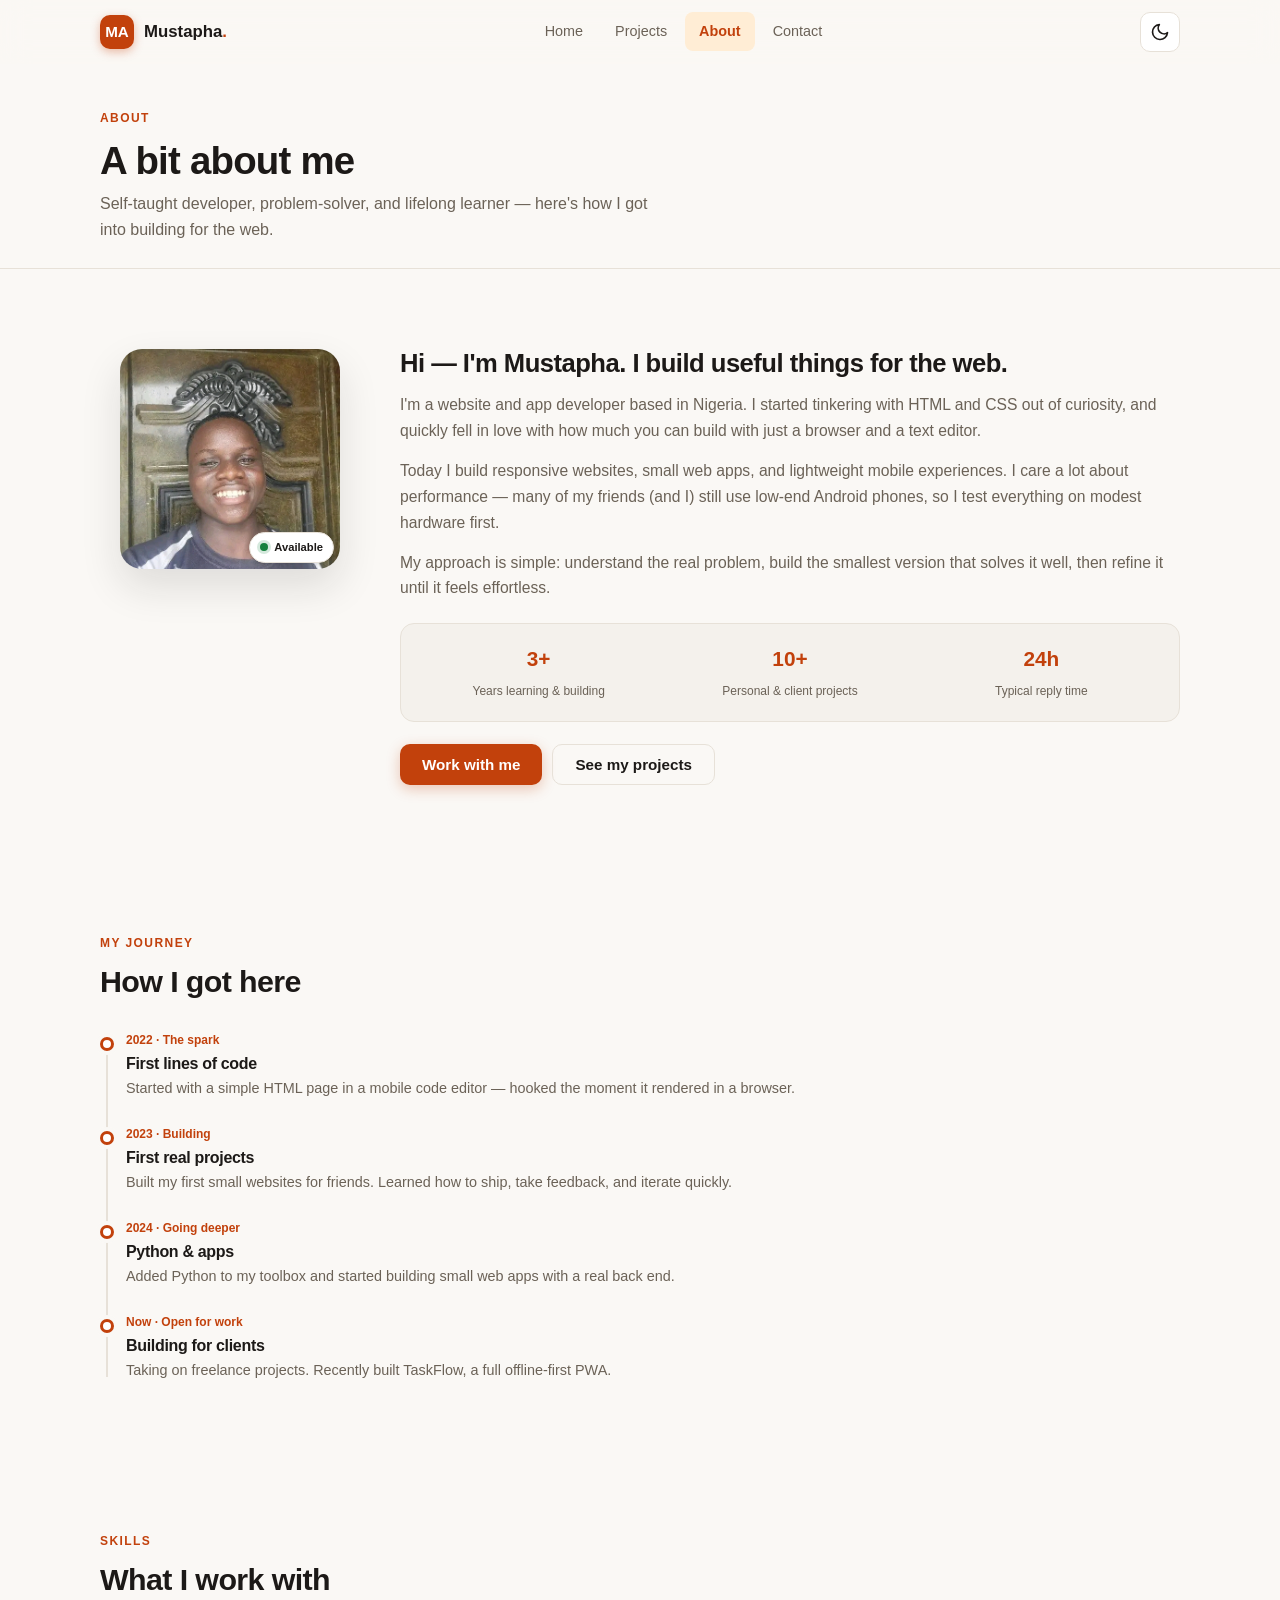
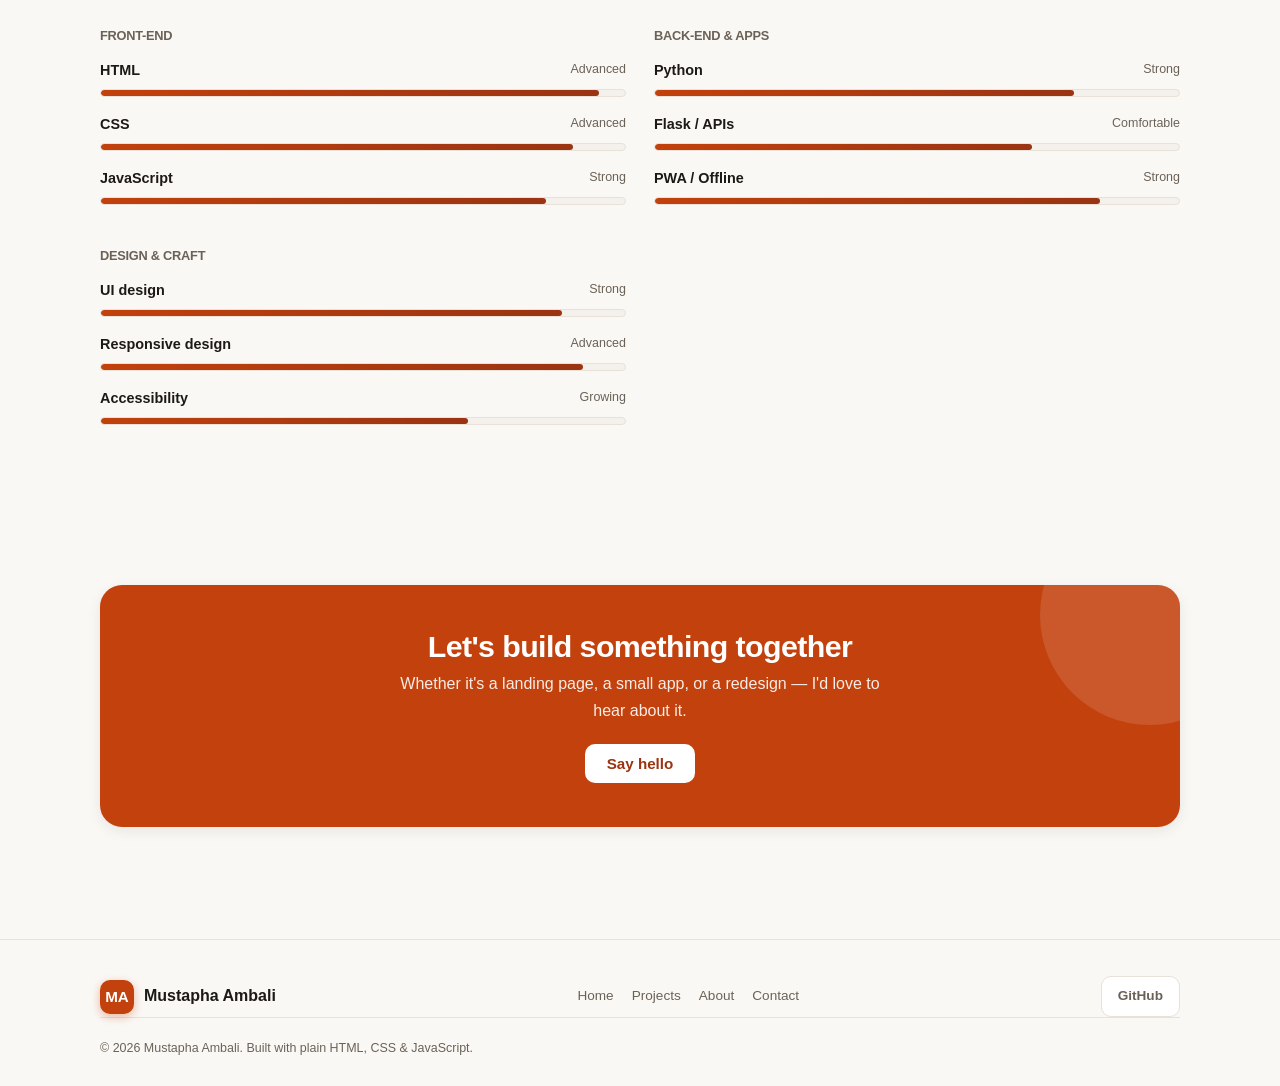
==== commit b02734fc: "edited" ====
--- a/about.html
+++ b/about.html
@@ -216,7 +216,7 @@
         <a href="https://github.com/mustaphyambal-maker" target="_blank" rel="noopener">GitHub</a>
       </div>
     </div>
-    <div class="container"><p class="footer-copy">&copy; 2025 Mustapha Ambali. Built with plain HTML, CSS &amp; JavaScript.</p></div>
+    <div class="container"><p class="footer-copy">&copy; 2026 Mustapha Ambali. Built with plain HTML, CSS &amp; JavaScript.</p></div>
   </footer>
 
   <script src="script.js"></script>
--- a/styles.css
+++ b/styles.css
@@ -1,7 +1,6 @@
 /* ============================================================
    MUSTAPHA AMBALI — PORTFOLIO STYLES
    File: styles.css
-   Mobile-first. No frameworks. System fonts only.
    ============================================================ */
 
 /* 1. DESIGN TOKENS */
@@ -180,7 +179,8 @@
 /* 8. SERVICES */
 .services-grid { display: grid; grid-template-columns: 1fr; gap: 18px; }
 .service-card { padding: 24px 22px; }
-.service-icon { width: 52px; height: 52px; display: grid; place-items: center; border-radius: 14px; background: var(--brand-soft); color: var(--brand-dark); margin-bottom: 16px; font-size: 1.5rem; }
+.service-icon { width: 52px; height: 52px; display: grid; place-items: center; border-radius: 14px; background: var(--brand-soft); color: var(--brand-dark); margin-bottom: 16px; }
+.service-icon svg { width: 26px; height: 26px; stroke: currentColor; }
 .service-card h3 { font-size: 1.05rem; margin-bottom: 6px; }
 .service-card p { font-size: 0.92rem; color: var(--text-muted); }
 
@@ -262,7 +262,20 @@
 .social-links a:hover { color: var(--brand); border-color: var(--brand); background: var(--brand-soft); transform: translateY(-2px); }
 .footer-copy { font-size: 0.78rem; color: var(--text-muted); padding-top: 20px; border-top: 1px solid var(--border); text-align: center; }
 
-/* 14. RESPONSIVE (Tablet / Desktop) */
+/* 14. READ MORE CASE STUDY */
+.project-details { margin-top: 8px; margin-bottom: 12px; font-size: 0.88rem; }
+.project-details summary { color: var(--brand); font-weight: 600; cursor: pointer; list-style: none; display: inline-flex; align-items: center; gap: 4px; padding: 4px 0; transition: color 0.2s; }
+.project-details summary::-webkit-details-marker { display: none; }
+.project-details summary::after { content: "→"; transition: transform 0.2s ease; }
+.project-details[open] summary::after { transform: rotate(90deg); }
+.project-details summary:hover { color: var(--brand-dark); }
+.details-content { margin-top: 8px; padding: 12px 14px; background: var(--surface-alt); border-radius: 8px; border: 1px solid var(--border); color: var(--text-muted); line-height: 1.55; animation: fadeIn 0.25s ease; }
+@keyframes fadeIn { from { opacity: 0; transform: translateY(-4px); } to { opacity: 1; transform: translateY(0); } }
+.details-content p { margin-bottom: 8px; font-size: 0.85rem; }
+.details-content p:last-child { margin-bottom: 0; }
+.details-content strong { color: var(--text); }
+
+/* 15. RESPONSIVE */
 @media (min-width: 640px) {
   h1 { font-size: 2.5rem; }
   h2 { font-size: 1.9rem; }
@@ -298,3 +311,22 @@
   .services-grid { grid-template-columns: repeat(3, 1fr); }
   .page-header h1 { font-size: 2.4rem; }
 }
+
+/* ============================================================
+   TASKFLOW SCREENSHOT ZOOM FIX
+   ============================================================ */
+.project-thumb {
+  background: var(--surface-alt) !important; 
+  display: block;
+  overflow: hidden;
+  position: relative;
+}
+
+.project-thumb img {
+  width: 100% !important;
+  height: 100% !important;
+  object-fit: cover !important; 
+  object-position: top center !important;
+  transform: scale(1.15); /* Zooms in to fill the card width */
+  transform-origin: top center;
+}
